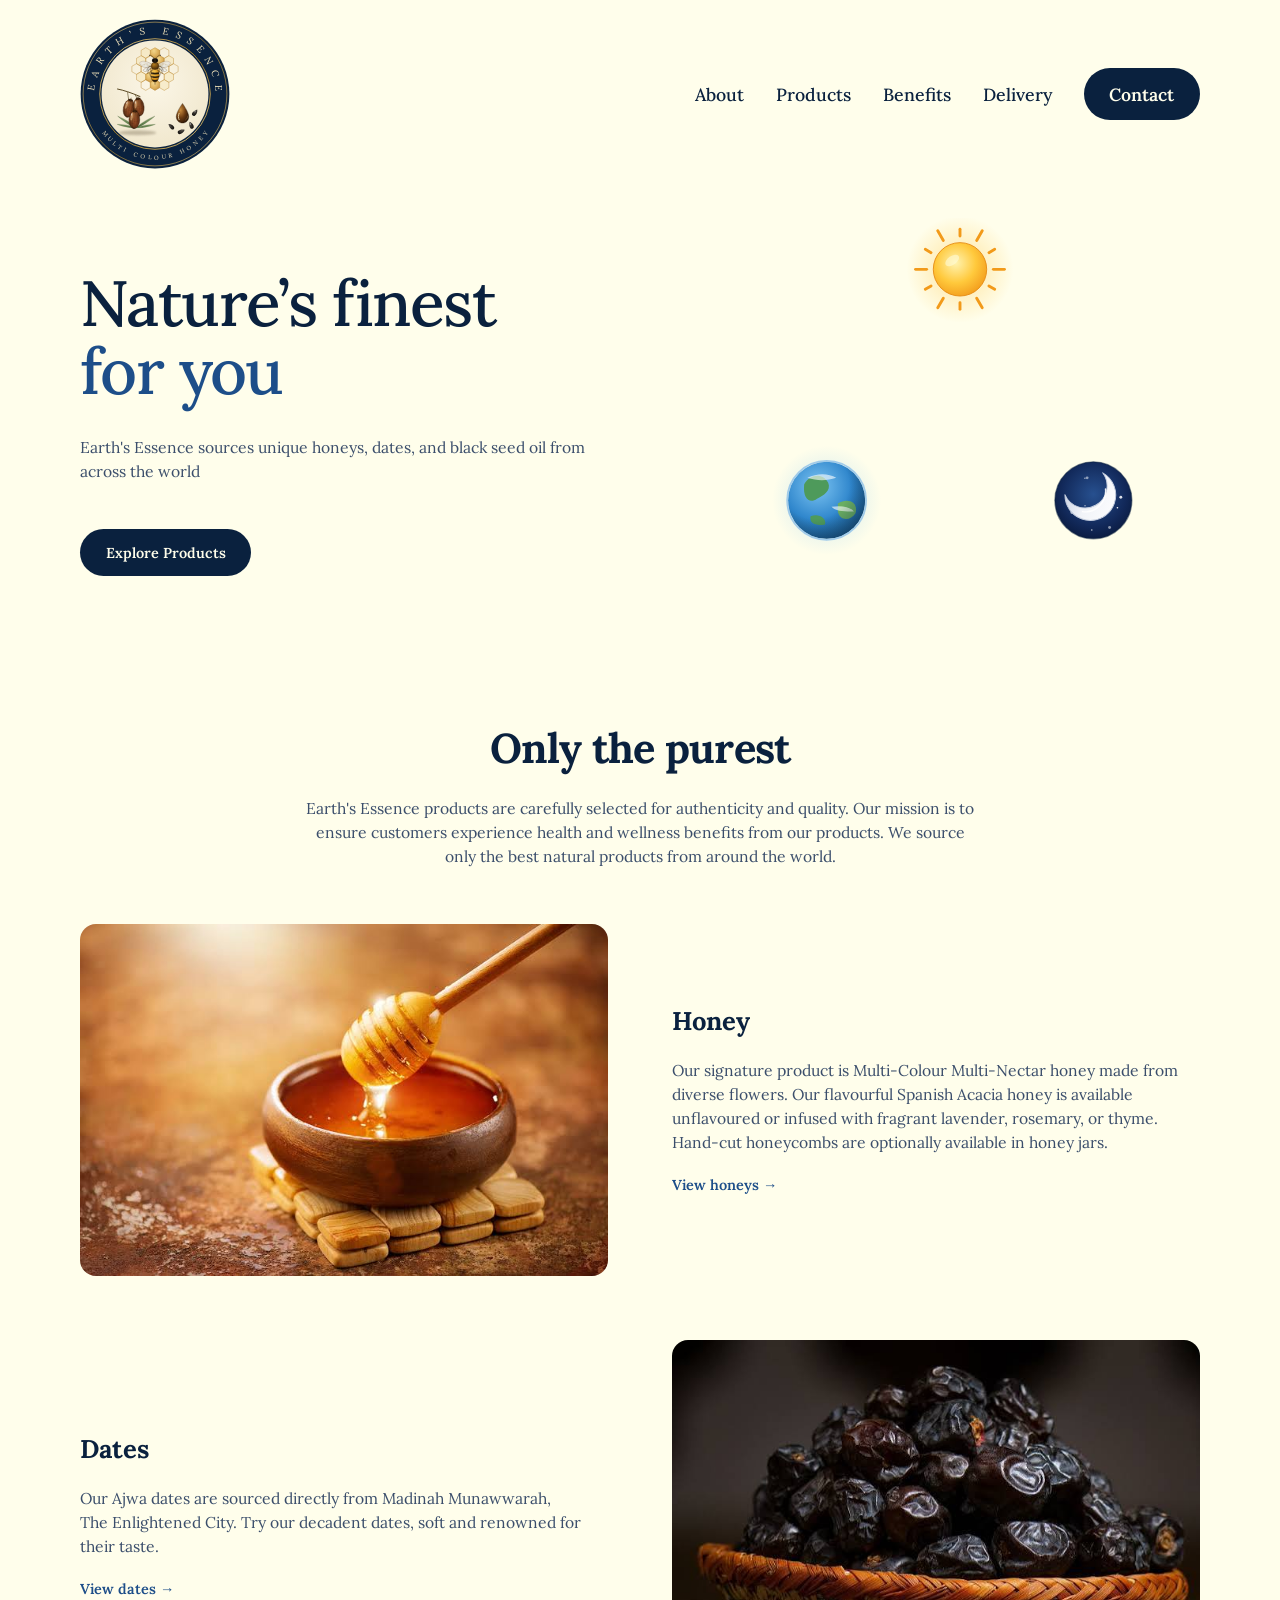
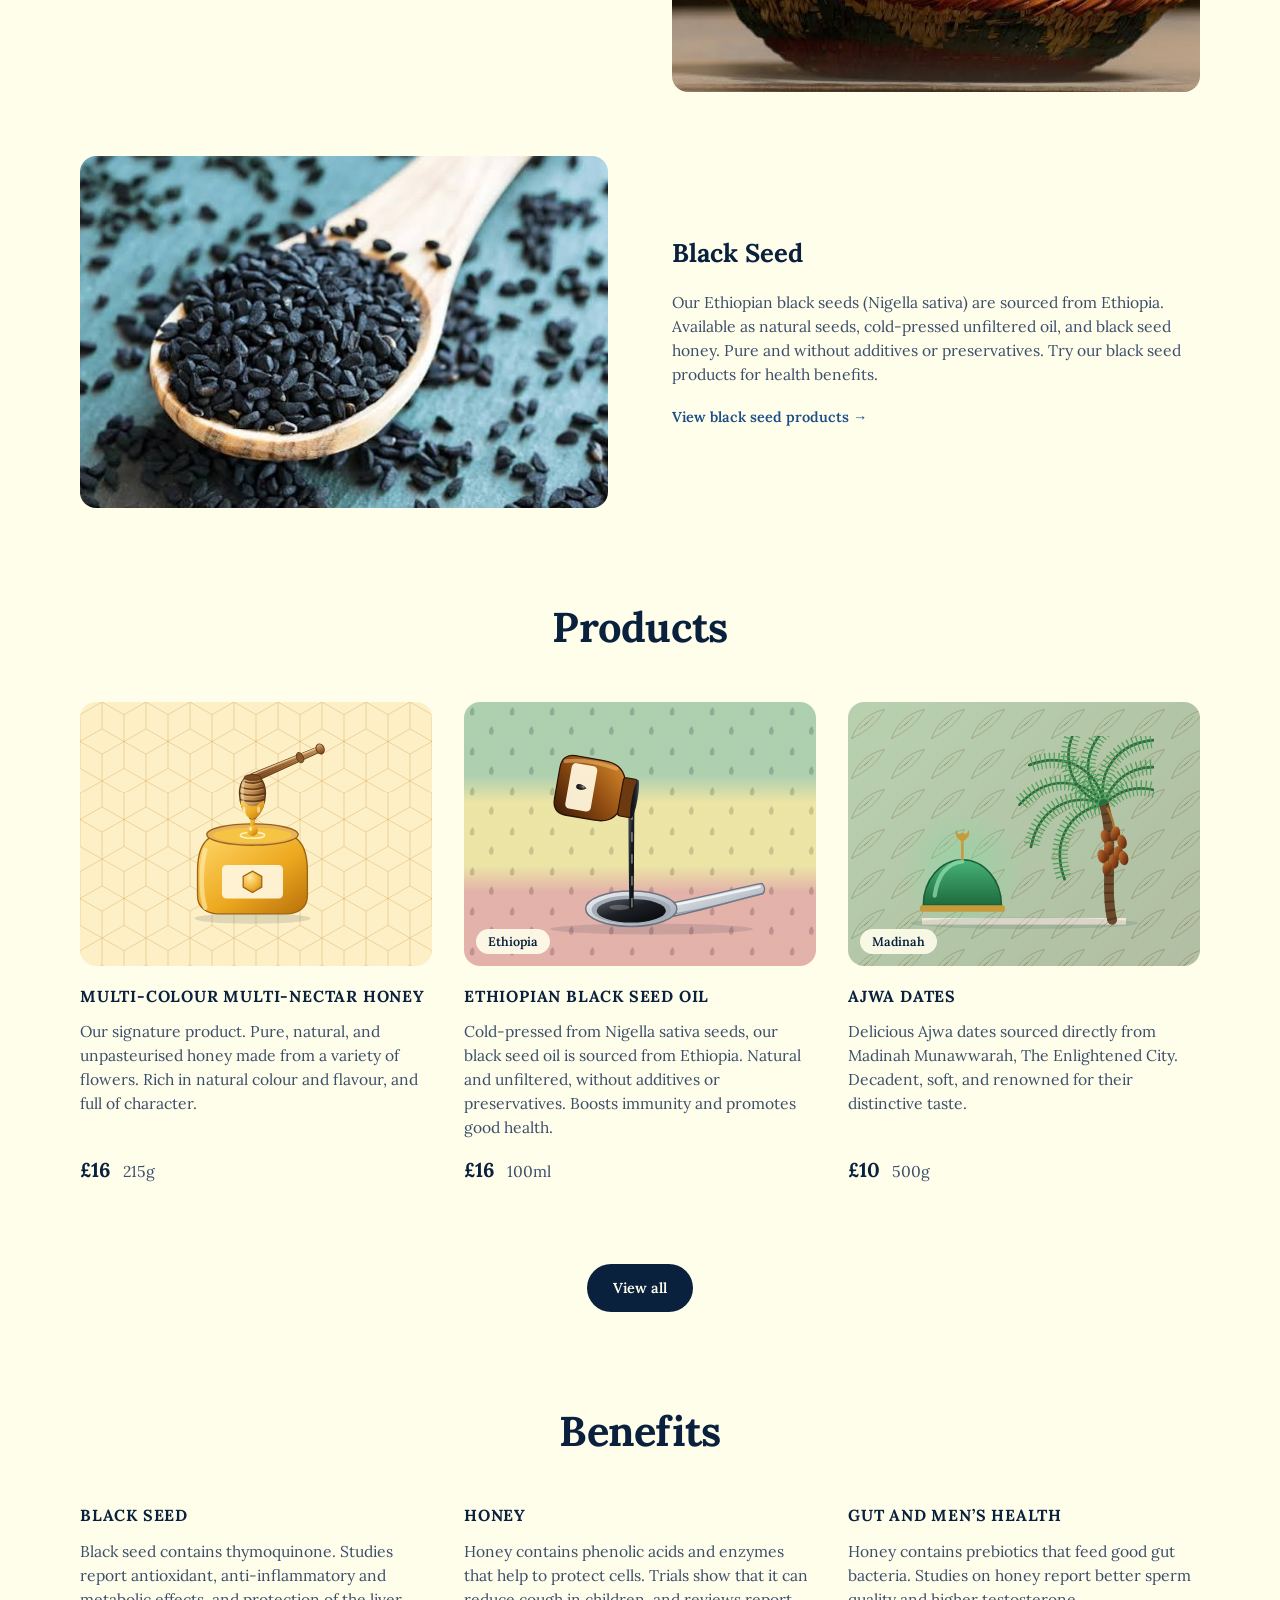
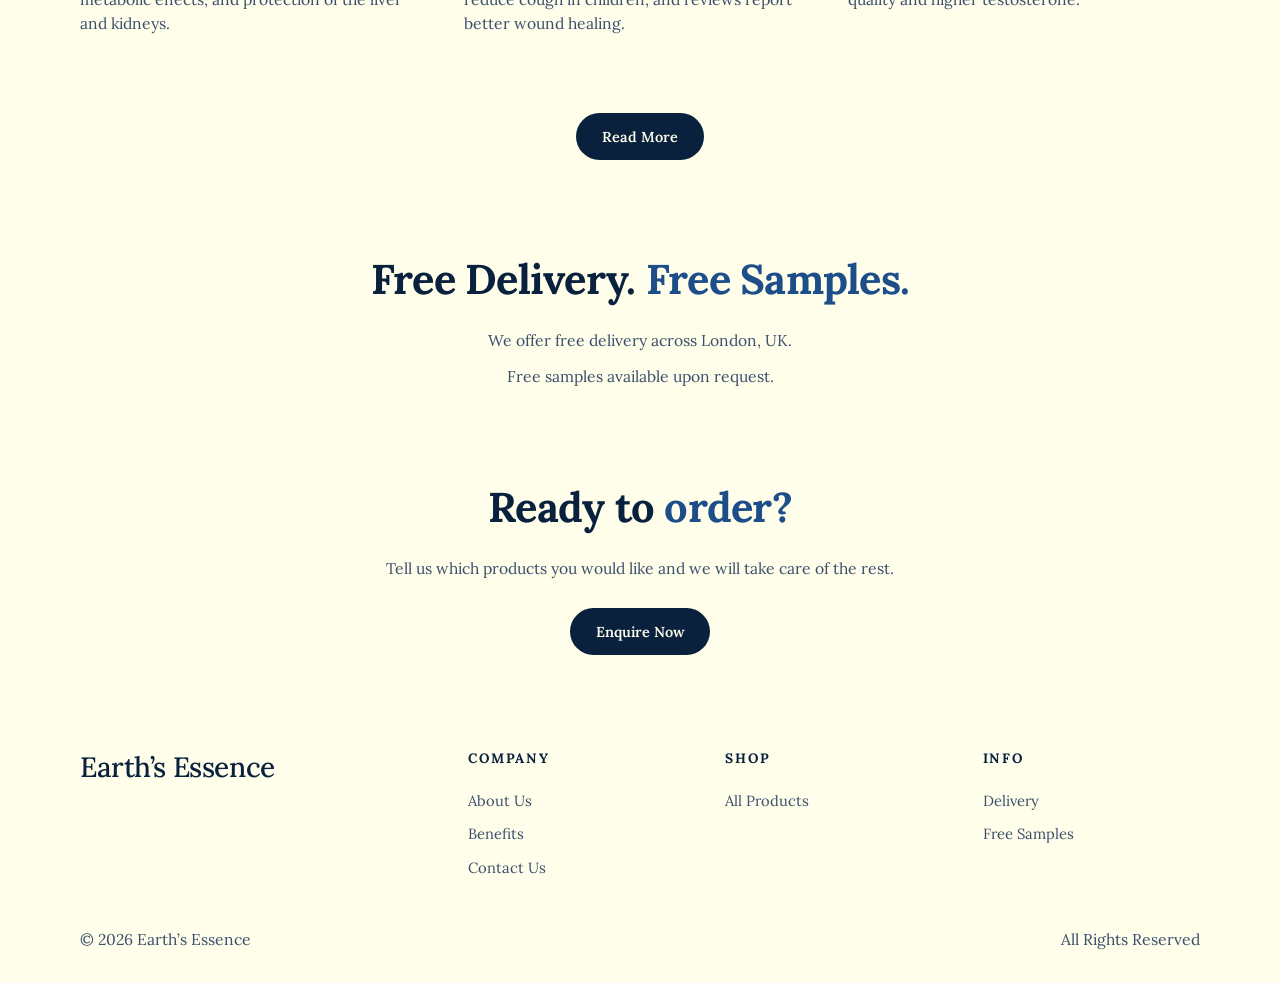
==== web1/index.html @ f800fcdb "Rename site folders to web1, web2, web3 Co-Authored-By: Claude Sonnet 5.5 <noreply@anthropic.com>" ====
<!DOCTYPE html>
<html lang="en">
<head>
<meta charset="UTF-8">
<meta name="viewport" content="width=device-width, initial-scale=1">
<title>Earth's Essence | Pure, Natural, Authentic</title>
<meta name="theme-color" content="#FFFEEB">
<link rel="icon" type="image/svg+xml" href="assets/favicon.svg">
<link rel="icon" type="image/png" sizes="32x32" href="assets/favicon-32.png">
<link rel="apple-touch-icon" href="assets/apple-touch-icon.png">
<meta name="description" content="Pure, natural and authentic honey, honeycomb, Ethiopian black seed, bee pollen and Ajwa dates, sourced from trusted origins around the world.">
<link rel="preconnect" href="https://fonts.googleapis.com">
<link rel="preconnect" href="https://fonts.gstatic.com" crossorigin>
<link href="https://fonts.googleapis.com/css2?family=Lora:wght@400;500;600;700&display=swap" rel="stylesheet">
<link rel="stylesheet" href="styles.css">
</head>
<body>

<svg width="0" height="0" style="position: absolute" aria-hidden="true">
<defs>
<radialGradient id="esDisc" cx="50%" cy="40%" r="70%">
<stop offset="0" stop-color="#FBF6E7"></stop>
<stop offset="1" stop-color="#EFE5C9"></stop>
</radialGradient>
<linearGradient id="esGold" x1="0" y1="0" x2="1" y2="1">
<stop offset="0" stop-color="#E9CF8C"></stop>
<stop offset="0.5" stop-color="#B58A2B"></stop>
<stop offset="1" stop-color="#E6C879"></stop>
</linearGradient>
<radialGradient id="esCell" cx="38%" cy="30%" r="80%">
<stop offset="0" stop-color="#F3CF72"></stop>
<stop offset="0.6" stop-color="#D49A30"></stop>
<stop offset="1" stop-color="#A56C16"></stop>
</radialGradient>
<linearGradient id="esDrip" x1="0" y1="0" x2="1" y2="0">
<stop offset="0" stop-color="#B97A1A"></stop>
<stop offset="0.4" stop-color="#F0C766"></stop>
<stop offset="1" stop-color="#A56C16"></stop>
</linearGradient>
<radialGradient id="esDate" cx="34%" cy="26%" r="85%">
<stop offset="0" stop-color="#A86A38"></stop>
<stop offset="0.5" stop-color="#6E3A1B"></stop>
<stop offset="1" stop-color="#3B1D0C"></stop>
</radialGradient>
<radialGradient id="esOil" cx="34%" cy="34%" r="80%">
<stop offset="0" stop-color="#C98B3C"></stop>
<stop offset="0.5" stop-color="#6B3A10"></stop>
<stop offset="1" stop-color="#1F1006"></stop>
</radialGradient>
<linearGradient id="esLeaf" x1="0" y1="1" x2="0" y2="0">
<stop offset="0" stop-color="#4B6B3A"></stop>
<stop offset="1" stop-color="#8CA871"></stop>
</linearGradient>
<radialGradient id="esPetal" cx="40%" cy="30%" r="80%">
<stop offset="0" stop-color="#FFFFFA"></stop>
<stop offset="1" stop-color="#EEF0DD"></stop>
</radialGradient>
<radialGradient id="esSeed" cx="35%" cy="30%" r="75%">
<stop offset="0" stop-color="#55504A"></stop>
<stop offset="1" stop-color="#0D0B09"></stop>
</radialGradient>
<radialGradient id="esBee" cx="40%" cy="30%" r="80%">
<stop offset="0" stop-color="#F7CB55"></stop>
<stop offset="0.6" stop-color="#D9921A"></stop>
<stop offset="1" stop-color="#8A560A"></stop>
</radialGradient>
<linearGradient id="esWing" x1="0" y1="0" x2="1" y2="1">
<stop offset="0" stop-color="#FFFFFF" stop-opacity="0.9"></stop>
<stop offset="1" stop-color="#DCE8EA" stop-opacity="0.65"></stop>
</linearGradient>
<clipPath id="esAbd2"><path d="M0 2 C-10 4 -12 18 -6 28 C-3 33 3 33 6 28 C12 18 10 4 0 2 Z"></path></clipPath>
<radialGradient id="esThorax" cx="40%" cy="30%" r="80%">
<stop offset="0" stop-color="#B8801F"></stop>
<stop offset="0.6" stop-color="#6B430C"></stop>
<stop offset="1" stop-color="#2E1D08"></stop>
</radialGradient>
<filter id="esBlur" x="-30%" y="-100%" width="160%" height="300%"><feGaussianBlur stdDeviation="2"></feGaussianBlur></filter>
<path id="esTop" d="M 29.32,153 A 96.5,96.5 0 1 1 210.68,153"></path>
<path id="esBottom" d="M 15.3,120 A 104.7,104.7 0 0 0 224.7,120"></path>
<path id="esSeedShape" d="M0 -6.5 C3 -3.5 4.2 1.5 2.4 5 C0.8 6.8 -2 6.6 -3.2 4.4 C-4.2 1.2 -2.6 -3.4 0 -6.5 Z"></path>
<path id="esLeaflet" d="M0 0 C-3.5 -12 -3 -32 0 -50 C3 -32 3.5 -12 0 0 Z"></path>
<polygon id="esHex" points="0,-13 11.26,-6.5 11.26,6.5 0,13 -11.26,6.5 -11.26,-6.5"></polygon>
<ellipse id="esPetalShape" cx="0" cy="-17" rx="7.5" ry="15.5"></ellipse>

<radialGradient id="esDateWarm" cx="55%" cy="60%" r="60%">
<stop offset="0" stop-color="#B8572B" stop-opacity="0.55"></stop>
<stop offset="1" stop-color="#B8572B" stop-opacity="0"></stop>
</radialGradient>
<g id="esDateShape">
<ellipse cx="0" cy="0" rx="8.6" ry="14.5" fill="url(#esDate)" stroke="#2E1507" stroke-width="0.6"></ellipse>
<ellipse cx="1.5" cy="3" rx="6.5" ry="10.5" fill="url(#esDateWarm)"></ellipse>
<g fill="none" stroke-linecap="round">
<path d="M-5 -9 C-6.5 -3 -6.5 4 -4.5 10 M-2 -12 C-3.5 -4 -3.5 5 -1.5 12 M1.5 -12 C0.5 -4 1 5 2.5 12 M5 -8 C5.5 -2 5 4 3.8 9" stroke="#1E0C04" stroke-width="0.5" opacity="0.4"></path>
<path d="M-4.3 -9 C-5.8 -3 -5.8 4 -3.8 10 M-1.3 -12 C-2.8 -4 -2.8 5 -0.8 12 M2.2 -12 C1.2 -4 1.7 5 3.2 12" stroke="#D9A06A" stroke-width="0.3" opacity="0.35"></path>
<path d="M-6 -2 C-4 -1 -2 -1.5 0 -1 M0 3 C2 3.8 4 3.5 6 2 M-5 6 C-3.5 6.6 -2 6.4 -0.8 6" stroke="#1E0C04" stroke-width="0.4" opacity="0.35"></path>
</g>
<ellipse cx="-4.4" cy="-4.5" rx="1.8" ry="6.2" transform="rotate(8 -4.4 -4.5)" fill="#F2C690" opacity="0.5"></ellipse>
<ellipse cx="-4.8" cy="-8" rx="0.8" ry="2" transform="rotate(8 -4.8 -8)" fill="#FFFFFF" opacity="0.6"></ellipse>
<ellipse cx="0" cy="-13.4" rx="3.5" ry="1.7" fill="#2B1608" stroke="#1A0C04" stroke-width="0.3"></ellipse>
<path d="M0 -13.4 L-3 -14.4 M0 -13.4 L3 -14.4 M0 -13.4 L-2.4 -12.2 M0 -13.4 L2.4 -12.2" stroke="#6A4420" stroke-width="0.35" stroke-linecap="round"></path>
<path d="M0 -14.8 L0.3 -16.8" stroke="#4A3A1A" stroke-width="0.9" stroke-linecap="round"></path>
<ellipse cx="0" cy="13.8" rx="1.3" ry="0.6" fill="#1E0C04" opacity="0.6"></ellipse>
</g>

<g id="esScene">
<ellipse cx="92" cy="182" rx="30" ry="4" fill="#4A3B22" opacity="0.28" filter="url(#esBlur)"></ellipse>

<g transform="translate(90 174)" stroke="#3E5430" stroke-width="0.5">
<use href="#esLeaflet" fill="url(#esLeaf)" transform="rotate(-80) scale(0.62)"></use>
<use href="#esLeaflet" fill="url(#esLeaf)" transform="rotate(-58) scale(0.7)"></use>
<use href="#esLeaflet" fill="url(#esLeaf)" transform="rotate(58) scale(0.7)"></use>
<use href="#esLeaflet" fill="url(#esLeaf)" transform="rotate(80) scale(0.62)"></use>
</g>

<g transform="translate(120 80) scale(0.9) translate(-120 -80)">
<g stroke="#B27A18" stroke-width="0.7" stroke-linejoin="round" opacity="0.95">
<polygon points="103.55,42.00 111.77,46.75 111.77,56.25 103.55,61.00 95.32,56.25 95.32,46.75" fill="#F6E6B4" fill-opacity="0.55"></polygon>
<polygon points="120.00,42.00 128.23,46.75 128.23,56.25 120.00,61.00 111.77,56.25 111.77,46.75" fill="url(#esCell)" fill-opacity="0.8"></polygon>
<polygon points="136.45,42.00 144.68,46.75 144.68,56.25 136.45,61.00 128.23,56.25 128.23,46.75" fill="none" fill-opacity="0.55"></polygon>
<polygon points="95.32,56.25 103.55,61.00 103.55,70.50 95.32,75.25 87.09,70.50 87.09,61.00" fill="#F6E6B4" fill-opacity="0.55"></polygon>
<polygon points="111.77,56.25 120.00,61.00 120.00,70.50 111.77,75.25 103.55,70.50 103.55,61.00" fill="none" fill-opacity="0.55"></polygon>
<polygon points="128.23,56.25 136.45,61.00 136.45,70.50 128.23,75.25 120.00,70.50 120.00,61.00" fill="url(#esCell)" fill-opacity="0.8"></polygon>
<polygon points="144.68,56.25 152.91,61.00 152.91,70.50 144.68,75.25 136.45,70.50 136.45,61.00" fill="#F6E6B4" fill-opacity="0.55"></polygon>
<polygon points="87.09,70.50 95.32,75.25 95.32,84.75 87.09,89.50 78.86,84.75 78.86,75.25" fill="none" fill-opacity="0.55"></polygon>
<polygon points="103.55,70.50 111.77,75.25 111.77,84.75 103.55,89.50 95.32,84.75 95.32,75.25" fill="none" fill-opacity="0.55"></polygon>
<polygon points="120.00,70.50 128.23,75.25 128.23,84.75 120.00,89.50 111.77,84.75 111.77,75.25" fill="url(#esCell)" fill-opacity="0.8"></polygon>
<polygon points="136.45,70.50 144.68,75.25 144.68,84.75 136.45,89.50 128.23,84.75 128.23,75.25" fill="none" fill-opacity="0.55"></polygon>
<polygon points="152.91,70.50 161.14,75.25 161.14,84.75 152.91,89.50 144.68,84.75 144.68,75.25" fill="none" fill-opacity="0.55"></polygon>
<polygon points="95.32,84.75 103.55,89.50 103.55,99.00 95.32,103.75 87.09,99.00 87.09,89.50" fill="#F6E6B4" fill-opacity="0.55"></polygon>
<polygon points="111.77,84.75 120.00,89.50 120.00,99.00 111.77,103.75 103.55,99.00 103.55,89.50" fill="url(#esCell)" fill-opacity="0.8"></polygon>
<polygon points="128.23,84.75 136.45,89.50 136.45,99.00 128.23,103.75 120.00,99.00 120.00,89.50" fill="none" fill-opacity="0.55"></polygon>
<polygon points="144.68,84.75 152.91,89.50 152.91,99.00 144.68,103.75 136.45,99.00 136.45,89.50" fill="#F6E6B4" fill-opacity="0.55"></polygon>
<polygon points="103.55,99.00 111.77,103.75 111.77,113.25 103.55,118.00 95.32,113.25 95.32,103.75" fill="none" fill-opacity="0.55"></polygon>
<polygon points="120.00,99.00 128.23,103.75 128.23,113.25 120.00,118.00 111.77,113.25 111.77,103.75" fill="url(#esCell)" fill-opacity="0.8"></polygon>
<polygon points="136.45,99.00 144.68,103.75 144.68,113.25 136.45,118.00 128.23,113.25 128.23,103.75" fill="#F6E6B4" fill-opacity="0.55"></polygon>
</g>
</g>
<g transform="translate(120 78) scale(0.72)">
<g id="esWingL" transform="translate(-6 -5) scale(0.7) translate(6 5)">
<path d="M-6 -8 C-18 -16 -34 -22 -44 -16 C-48 -12 -44 -4 -34 0 C-24 4 -12 0 -6 -4 Z" fill="url(#esWing)" stroke="#5A3410" stroke-width="0.7" stroke-linejoin="round"></path>
<path d="M-7 -7 C-20 -12 -34 -15 -43 -14 M-8 -5 C-20 -7 -34 -8 -45 -10 M-8 -3 C-18 -3 -30 -3 -38 -4" stroke="#8A5A1A" stroke-width="0.4" fill="none"></path>
<path d="M-22 -14 C-23 -9 -22 -5 -21 -3 M-32 -17 C-33 -12 -32 -7 -31 -4 M-39 -15 C-40 -11 -39 -8 -38 -5" stroke="#8A5A1A" stroke-width="0.3" fill="none"></path>
<path d="M-6 -3 C-16 -2 -28 2 -34 8 C-36 12 -32 15 -26 14 C-18 12 -9 5 -6 0 Z" fill="url(#esWing)" stroke="#5A3410" stroke-width="0.7" stroke-linejoin="round"></path>
<path d="M-8 -1 C-18 1 -28 5 -33 10 M-9 1 C-16 4 -23 8 -27 12" stroke="#8A5A1A" stroke-width="0.4" fill="none"></path>
</g>
<use href="#esWingL" transform="scale(-1 1)"></use>
<g stroke="#2A1D0B" stroke-width="0.9" stroke-linecap="round" stroke-linejoin="round" fill="none">
<path d="M-7 -4 L-14 -2 L-18 5 M-7 0 L-15 5 L-16 13 M-6 4 L-12 12 L-10 19"></path>
<path d="M7 -4 L14 -2 L18 5 M7 0 L15 5 L16 13 M6 4 L12 12 L10 19"></path>
</g>
<path d="M0 2 C-10 4 -12 18 -6 28 C-3 33 3 33 6 28 C12 18 10 4 0 2 Z" fill="url(#esBee)" stroke="#4E3308" stroke-width="0.8"></path>
<g clip-path="url(#esAbd2)" fill="#2A1D0B">
<path d="M-13 9 Q0 13.5 13 9 L13 12.5 Q0 17 -13 12.5 Z"></path>
<path d="M-13 17 Q0 21.5 13 17 L13 20.5 Q0 25 -13 20.5 Z"></path>
<path d="M-13 25 Q0 29.5 13 25 L13 36 L-13 36 Z"></path>
</g>
<path d="M-5 6 C-8 12 -8 18 -6 23" stroke="#FFE9A8" stroke-width="1" fill="none" stroke-linecap="round" opacity="0.5"></path>
<path d="M0 33 L0 36.5" stroke="#2A1D0B" stroke-width="1" stroke-linecap="round"></path>
<ellipse cx="0" cy="-4" rx="8.6" ry="8" fill="url(#esThorax)" stroke="#2A1608" stroke-width="0.6"></ellipse>
<path d="M-8 -8 L-10.5 -9 M-9 -4 L-11.8 -4 M-8 0 L-10.5 1 M8 -8 L10.5 -9 M9 -4 L11.8 -4 M8 0 L10.5 1 M-4 -11 L-4.6 -13 M4 -11 L4.6 -13 M-3 3 L-3.4 5 M3 3 L3.4 5" stroke="#C9902A" stroke-width="0.7" stroke-linecap="round" opacity="0.75"></path>
<path d="M0 -10 L0 2" stroke="#1E1206" stroke-width="0.5" opacity="0.5"></path>
<ellipse cx="0" cy="-16" rx="6" ry="5" fill="#241A10" stroke="#120C06" stroke-width="0.5"></ellipse>
<ellipse cx="-4.4" cy="-16.5" rx="2.3" ry="3.3" transform="rotate(-8 -4.4 -16.5)" fill="#0F0B07"></ellipse>
<ellipse cx="4.4" cy="-16.5" rx="2.3" ry="3.3" transform="rotate(8 4.4 -16.5)" fill="#0F0B07"></ellipse>
<ellipse cx="-5" cy="-18" rx="0.7" ry="1.1" fill="#fff" opacity="0.65"></ellipse>
<ellipse cx="5" cy="-18" rx="0.7" ry="1.1" fill="#fff" opacity="0.65"></ellipse>
<path d="M-1.6 -11.6 L0 -9.8 L1.6 -11.6" stroke="#120C06" stroke-width="0.8" fill="none" stroke-linecap="round"></path>
<g stroke="#241A10" stroke-width="0.8" fill="none" stroke-linecap="round">
<path d="M-2.4 -20 C-4 -25 -8 -28 -12 -28"></path>
<path d="M2.4 -20 C4 -25 8 -28 12 -28"></path>
</g>
<circle cx="-12.4" cy="-28" r="1.1" fill="#241A10"></circle>
<circle cx="12.4" cy="-28" r="1.1" fill="#241A10"></circle>
</g>

<g transform="translate(0 12)">
<path d="M60 100 C70 102 82 106 96 112" stroke="#5B4A24" stroke-width="1.6" fill="none" stroke-linecap="round"></path>
<path d="M76 105 L78 118 M88 109 L92 116" stroke="#5B4A24" stroke-width="1" fill="none"></path>
<use href="#esDateShape" transform="translate(78 131) rotate(12)"></use>
<use href="#esDateShape" transform="translate(94 129) rotate(-5)"></use>
<use href="#esDateShape" transform="translate(87 149) rotate(3)"></use>
</g>
<g>
<use href="#esSeedShape" fill="url(#esSeed)" transform="translate(184 150) rotate(35) scale(0.95)"></use>
<use href="#esSeedShape" fill="url(#esSeed)" transform="translate(178 170) rotate(-25) scale(0.95)"></use>
<use href="#esSeedShape" fill="url(#esSeed)" transform="translate(162 180) rotate(62) scale(0.95)"></use>
<use href="#esSeedShape" fill="url(#esSeed)" transform="translate(146 172) rotate(-48) scale(0.9)"></use>
<ellipse cx="184" cy="148" rx="0.8" ry="1.6" fill="#fff" opacity="0.5"></ellipse>
<ellipse cx="177" cy="168" rx="0.8" ry="1.6" fill="#fff" opacity="0.5"></ellipse>
</g>

<g transform="translate(-14 55)">
<path d="M178 80 C178 80 168 94 168 101 C168 107.5 172.5 111.5 178 111.5 C183.5 111.5 188 107.5 188 101 C188 94 178 80 178 80 Z" fill="url(#esOil)" stroke="#1F1006" stroke-width="0.5"></path>
<path d="M172.5 96 C171 99.5 171 103 172.5 106" stroke="#F7E3B8" stroke-width="1.6" stroke-linecap="round" fill="none" opacity="0.8"></path>
<path d="M183 106.5 C185 105 186 103 186.5 100.5" stroke="#D9A862" stroke-width="1" stroke-linecap="round" fill="none" opacity="0.5"></path>
</g>
</g>

<symbol id="esBadge" viewBox="0 0 240 240">
<circle cx="120" cy="120" r="119" fill="currentColor"></circle>
<circle cx="120" cy="120" r="115" fill="none" stroke="url(#esGold)" stroke-width="1"></circle>
<circle cx="120" cy="120" r="88.5" fill="none" stroke="url(#esGold)" stroke-width="1.4"></circle>
<circle cx="120" cy="120" r="85.5" fill="url(#esDisc)"></circle>
<text style="font-family: 'Lora', serif; font-weight: 400; font-size: 15.5px; letter-spacing: 11.25px" fill="#F2E4BB" text-anchor="middle"><textPath href="#esTop" startOffset="51.5%">EARTH’S ESSENCE</textPath></text>
<text style="font-family: 'Lora', serif; font-weight: 400; font-size: 9.5px; letter-spacing: 5px" fill="#F2E4BB" text-anchor="middle"><textPath href="#esBottom" startOffset="50.8%">MULTI COLOUR HONEY</textPath></text>
<use href="#esScene"></use>
</symbol>

<symbol id="esCore" viewBox="0 0 240 240">
<circle cx="120" cy="120" r="119" fill="currentColor"></circle>
<circle cx="120" cy="120" r="109" fill="none" stroke="url(#esGold)" stroke-width="2"></circle>
<circle cx="120" cy="120" r="105" fill="url(#esDisc)"></circle>
<g transform="translate(120 122) scale(1.24) translate(-120 -122)"><use href="#esScene"></use></g>
</symbol>
</defs>
</svg>

<header class="site-header" id="top">
  <div class="container nav-bar">
    <a href="#top" class="brand brand-stack" aria-label="Earth's Essence home">
      <svg class="logo-nav" viewBox="0 0 240 240" role="img" aria-label="Earth's Essence logo"><use href="#esBadge"></use></svg>
    </a>
    <a href="#top" class="nav-title">Earth’s Essence</a>
    <nav class="nav-desktop" aria-label="Primary">
      <a href="#about">About</a>
      <a href="products.html">Products</a>
      <a href="benefits.html">Benefits</a>
      <a href="#delivery">Delivery</a>
      <a href="#contact" class="btn">Contact</a>
    </nav>
    <button class="burger" id="burger" aria-label="Open menu" aria-expanded="false" aria-controls="overlay">
      <span></span><span></span><span></span>
    </button>
  </div>
</header>

<div class="overlay" id="overlay" aria-hidden="true">
  <nav aria-label="Mobile">
    <a href="#about">About</a>
    <a href="products.html">Products</a>
    <a href="benefits.html">Benefits</a>
    <a href="#delivery">Delivery</a>
    <a href="#contact">Contact</a>
  </nav>
</div>

<main>
  <section class="hero">
    <div class="container hero-grid">
      <div class="hero-image" role="img" aria-label="Animation: the sun, a crescent moon and the Earth circle around a triangle's corners while dates, honey and black seed appear in turn at its centre"><svg class="hero-anim" viewBox="0 0 720 480" preserveAspectRatio="xMidYMid meet" aria-hidden="true">
<defs>
<radialGradient id="tsSun" cx="42%" cy="38%" r="68%"><stop offset="0" stop-color="#FFF3B0"></stop><stop offset="0.55" stop-color="#FFC93C"></stop><stop offset="1" stop-color="#F29A1A"></stop></radialGradient>
<radialGradient id="tsSunGlow" cx="50%" cy="50%" r="50%"><stop offset="0" stop-color="#FFC94A" stop-opacity=".5"></stop><stop offset="1" stop-color="#FFC94A" stop-opacity="0"></stop></radialGradient>
<linearGradient id="tsMoon" x1="0" y1="0" x2="1" y2="1"><stop offset="0" stop-color="#FFFFFF"></stop><stop offset="0.6" stop-color="#F1F3F8"></stop><stop offset="1" stop-color="#CBD3E3"></stop></linearGradient>
<radialGradient id="tsNightSky" cx="50%" cy="42%" r="70%"><stop offset="0" stop-color="#27508F"></stop><stop offset="0.6" stop-color="#12295A"></stop><stop offset="1" stop-color="#061331"></stop></radialGradient>
<radialGradient id="tsOcean" cx="38%" cy="32%" r="80%"><stop offset="0" stop-color="#7CC4F2"></stop><stop offset="0.55" stop-color="#2F86CC"></stop><stop offset="1" stop-color="#14507A"></stop></radialGradient>
<radialGradient id="tsEarthGlow" cx="50%" cy="50%" r="50%"><stop offset="0" stop-color="#7CC4F2" stop-opacity=".4"></stop><stop offset="1" stop-color="#7CC4F2" stop-opacity="0"></stop></radialGradient>
<radialGradient id="tsShade" cx="35%" cy="30%" r="80%"><stop offset="0.55" stop-color="#0A213E" stop-opacity="0"></stop><stop offset="1" stop-color="#0A213E" stop-opacity=".45"></stop></radialGradient>
<clipPath id="tsBall"><circle r="24"></circle></clipPath>
<linearGradient id="tsDate" x1="0" y1="0" x2="1" y2="1"><stop offset="0" stop-color="#C9803A"></stop><stop offset="0.55" stop-color="#8A431A"></stop><stop offset="1" stop-color="#4A1E08"></stop></linearGradient>
<radialGradient id="tsWax" cx="36%" cy="28%" r="85%"><stop offset="0" stop-color="#FFE9A0"></stop><stop offset="0.6" stop-color="#F2B233"></stop><stop offset="1" stop-color="#C7811A"></stop></radialGradient>
<radialGradient id="tsHoney" cx="35%" cy="30%" r="80%"><stop offset="0" stop-color="#FFE48A"></stop><stop offset="0.6" stop-color="#EDA920"></stop><stop offset="1" stop-color="#B8700A"></stop></radialGradient>
</defs>


<g class="ts-slot ts-s1" transform="translate(360 240) scale(1.25)"><g class="ts-p ts-p1"><path d="M0 -8 C-10 -22 -26 -26 -36 -20 C-26 -14 -12 -12 0 -8 Z" fill="#4E9A5B" opacity=".9"></path><path d="M0 -8 C10 -22 26 -26 36 -20 C26 -14 12 -12 0 -8 Z" fill="#3F8A4C" opacity=".9"></path><ellipse cx="-15" cy="3" rx="9.5" ry="16" transform="rotate(-28 -15 3)" fill="url(#tsDate)" stroke="#2E1507" stroke-width=".6"></ellipse><ellipse cx="-18" cy="-1" rx="2" ry="8" transform="rotate(-28 -18 -1)" fill="#F0C58A" opacity=".55"></ellipse><path d="M-20 -3 C-18 7 -18 12 -17 16" stroke="#2A1105" stroke-width=".6" fill="none" opacity=".35" stroke-linecap="round"></path><ellipse cx="-18.1" cy="-12" rx="3.6" ry="1.8" fill="#2B1608"></ellipse><ellipse cx="0" cy="-2" rx="9.5" ry="16" transform="rotate(0 0 -2)" fill="url(#tsDate)" stroke="#2E1507" stroke-width=".6"></ellipse><ellipse cx="-3" cy="-6" rx="2" ry="8" transform="rotate(0 -3 -6)" fill="#F0C58A" opacity=".55"></ellipse><path d="M-5 -8 C-3 2 -3 7 -2 11" stroke="#2A1105" stroke-width=".6" fill="none" opacity=".35" stroke-linecap="round"></path><ellipse cx="0.0" cy="-17" rx="3.6" ry="1.8" fill="#2B1608"></ellipse><ellipse cx="15" cy="3" rx="9.5" ry="16" transform="rotate(28 15 3)" fill="url(#tsDate)" stroke="#2E1507" stroke-width=".6"></ellipse><ellipse cx="12" cy="-1" rx="2" ry="8" transform="rotate(28 12 -1)" fill="#F0C58A" opacity=".55"></ellipse><path d="M10 -3 C12 7 12 12 13 16" stroke="#2A1105" stroke-width=".6" fill="none" opacity=".35" stroke-linecap="round"></path><ellipse cx="18.1" cy="-12" rx="3.6" ry="1.8" fill="#2B1608"></ellipse></g></g>
<g class="ts-slot ts-s2" transform="translate(360 240) scale(1.25)"><g class="ts-p ts-p2"><polygon points="-19.1,-26.9 -10.0,-21.7 -10.0,-11.3 -19.1,-6.1 -28.1,-11.3 -28.1,-21.7" fill="url(#tsWax)" stroke="#8A560C" stroke-width=".8" stroke-linejoin="round"></polygon><ellipse cx="-22.7" cy="-20.5" rx="3" ry="1.5" transform="rotate(-30 -22.7 -20.5)" fill="#FFF3C4" opacity=".6"></ellipse><polygon points="0.0,-26.9 9.0,-21.7 9.0,-11.3 0.0,-6.1 -9.0,-11.3 -9.0,-21.7" fill="url(#tsWax)" stroke="#8A560C" stroke-width=".8" stroke-linejoin="round"></polygon><ellipse cx="-3.6" cy="-20.5" rx="3" ry="1.5" transform="rotate(-30 -3.6 -20.5)" fill="#FFF3C4" opacity=".6"></ellipse><polygon points="19.1,-26.9 28.1,-21.7 28.1,-11.3 19.1,-6.1 10.0,-11.3 10.0,-21.7" fill="url(#tsWax)" stroke="#8A560C" stroke-width=".8" stroke-linejoin="round"></polygon><ellipse cx="15.5" cy="-20.5" rx="3" ry="1.5" transform="rotate(-30 15.5 -20.5)" fill="#FFF3C4" opacity=".6"></ellipse><polygon points="-9.5,-10.4 -0.5,-5.2 -0.5,5.2 -9.5,10.4 -18.5,5.2 -18.5,-5.2" fill="url(#tsWax)" stroke="#8A560C" stroke-width=".8" stroke-linejoin="round"></polygon><ellipse cx="-13.1" cy="-4.0" rx="3" ry="1.5" transform="rotate(-30 -13.1 -4.0)" fill="#FFF3C4" opacity=".6"></ellipse><polygon points="9.5,-10.4 18.5,-5.2 18.5,5.2 9.5,10.4 0.5,5.2 0.5,-5.2" fill="url(#tsWax)" stroke="#8A560C" stroke-width=".8" stroke-linejoin="round"></polygon><ellipse cx="5.9" cy="-4.0" rx="3" ry="1.5" transform="rotate(-30 5.9 -4.0)" fill="#FFF3C4" opacity=".6"></ellipse><polygon points="0.0,6.1 9.0,11.3 9.0,21.7 0.0,26.9 -9.0,21.7 -9.0,11.3" fill="url(#tsWax)" stroke="#8A560C" stroke-width=".8" stroke-linejoin="round"></polygon><ellipse cx="-3.6" cy="12.5" rx="3" ry="1.5" transform="rotate(-30 -3.6 12.5)" fill="#FFF3C4" opacity=".6"></ellipse></g></g>
<g class="ts-slot ts-s3" transform="translate(360 240) scale(1.25)"><g class="ts-p ts-p3"><g transform="translate(-12.7 -19.5) rotate(41) scale(1.5)"><path d="M0 -4.6 C2.2 -2.4 3 1 1.7 3.6 C.6 5 -1.5 4.8 -2.3 3.2 C-3 .8 -1.8 -2.4 0 -4.6 Z" fill="#0B0A09"></path><ellipse cx="-.6" cy="-1.4" rx=".6" ry="1.3" fill="#8A8782"></ellipse></g><g transform="translate(-20.8 -9.3) rotate(286) scale(1.5)"><path d="M0 -4.6 C2.2 -2.4 3 1 1.7 3.6 C.6 5 -1.5 4.8 -2.3 3.2 C-3 .8 -1.8 -2.4 0 -4.6 Z" fill="#0B0A09"></path><ellipse cx="-.6" cy="-1.4" rx=".6" ry="1.3" fill="#8A8782"></ellipse></g><g transform="translate(12.7 -15.5) rotate(186) scale(1.5)"><path d="M0 -4.6 C2.2 -2.4 3 1 1.7 3.6 C.6 5 -1.5 4.8 -2.3 3.2 C-3 .8 -1.8 -2.4 0 -4.6 Z" fill="#0B0A09"></path><ellipse cx="-.6" cy="-1.4" rx=".6" ry="1.3" fill="#8A8782"></ellipse></g><g transform="translate(1.8 -13.6) rotate(355) scale(1.5)"><path d="M0 -4.6 C2.2 -2.4 3 1 1.7 3.6 C.6 5 -1.5 4.8 -2.3 3.2 C-3 .8 -1.8 -2.4 0 -4.6 Z" fill="#0B0A09"></path><ellipse cx="-.6" cy="-1.4" rx=".6" ry="1.3" fill="#8A8782"></ellipse></g><g transform="translate(15.8 4.4) rotate(1) scale(1.5)"><path d="M0 -4.6 C2.2 -2.4 3 1 1.7 3.6 C.6 5 -1.5 4.8 -2.3 3.2 C-3 .8 -1.8 -2.4 0 -4.6 Z" fill="#0B0A09"></path><ellipse cx="-.6" cy="-1.4" rx=".6" ry="1.3" fill="#8A8782"></ellipse></g><g transform="translate(-9.1 -1.7) rotate(282) scale(1.5)"><path d="M0 -4.6 C2.2 -2.4 3 1 1.7 3.6 C.6 5 -1.5 4.8 -2.3 3.2 C-3 .8 -1.8 -2.4 0 -4.6 Z" fill="#0B0A09"></path><ellipse cx="-.6" cy="-1.4" rx=".6" ry="1.3" fill="#8A8782"></ellipse></g><g transform="translate(5.1 -0.2) rotate(79) scale(1.5)"><path d="M0 -4.6 C2.2 -2.4 3 1 1.7 3.6 C.6 5 -1.5 4.8 -2.3 3.2 C-3 .8 -1.8 -2.4 0 -4.6 Z" fill="#0B0A09"></path><ellipse cx="-.6" cy="-1.4" rx=".6" ry="1.3" fill="#8A8782"></ellipse></g><g transform="translate(-21.9 0.7) rotate(257) scale(1.5)"><path d="M0 -4.6 C2.2 -2.4 3 1 1.7 3.6 C.6 5 -1.5 4.8 -2.3 3.2 C-3 .8 -1.8 -2.4 0 -4.6 Z" fill="#0B0A09"></path><ellipse cx="-.6" cy="-1.4" rx=".6" ry="1.3" fill="#8A8782"></ellipse></g><g transform="translate(-4.3 9.1) rotate(210) scale(1.5)"><path d="M0 -4.6 C2.2 -2.4 3 1 1.7 3.6 C.6 5 -1.5 4.8 -2.3 3.2 C-3 .8 -1.8 -2.4 0 -4.6 Z" fill="#0B0A09"></path><ellipse cx="-.6" cy="-1.4" rx=".6" ry="1.3" fill="#8A8782"></ellipse></g><g transform="translate(23.1 -8.6) rotate(78) scale(1.5)"><path d="M0 -4.6 C2.2 -2.4 3 1 1.7 3.6 C.6 5 -1.5 4.8 -2.3 3.2 C-3 .8 -1.8 -2.4 0 -4.6 Z" fill="#0B0A09"></path><ellipse cx="-.6" cy="-1.4" rx=".6" ry="1.3" fill="#8A8782"></ellipse></g><g transform="translate(-13.9 6.7) rotate(110) scale(1.5)"><path d="M0 -4.6 C2.2 -2.4 3 1 1.7 3.6 C.6 5 -1.5 4.8 -2.3 3.2 C-3 .8 -1.8 -2.4 0 -4.6 Z" fill="#0B0A09"></path><ellipse cx="-.6" cy="-1.4" rx=".6" ry="1.3" fill="#8A8782"></ellipse></g><g transform="translate(12.8 -5.2) rotate(152) scale(1.5)"><path d="M0 -4.6 C2.2 -2.4 3 1 1.7 3.6 C.6 5 -1.5 4.8 -2.3 3.2 C-3 .8 -1.8 -2.4 0 -4.6 Z" fill="#0B0A09"></path><ellipse cx="-.6" cy="-1.4" rx=".6" ry="1.3" fill="#8A8782"></ellipse></g><g transform="translate(7.4 9.4) rotate(247) scale(1.5)"><path d="M0 -4.6 C2.2 -2.4 3 1 1.7 3.6 C.6 5 -1.5 4.8 -2.3 3.2 C-3 .8 -1.8 -2.4 0 -4.6 Z" fill="#0B0A09"></path><ellipse cx="-.6" cy="-1.4" rx=".6" ry="1.3" fill="#8A8782"></ellipse></g></g></g>

<g class="ts-orbit">
<g transform="translate(360 60)"><g class="ts-up"><g transform="scale(1.3)"><circle r="48" fill="url(#tsSunGlow)"></circle><g class="ts-rays" stroke="#F29A1A" stroke-width="2.6" stroke-linecap="round"><path d="M30.0 0.0 L40.0 0.0"></path><path d="M26.0 15.0 L31.2 18.0"></path><path d="M15.0 26.0 L20.0 34.6"></path><path d="M0.0 30.0 L0.0 36.0"></path><path d="M-15.0 26.0 L-20.0 34.6"></path><path d="M-26.0 15.0 L-31.2 18.0"></path><path d="M-30.0 0.0 L-40.0 0.0"></path><path d="M-26.0 -15.0 L-31.2 -18.0"></path><path d="M-15.0 -26.0 L-20.0 -34.6"></path><path d="M-0.0 -30.0 L-0.0 -36.0"></path><path d="M15.0 -26.0 L20.0 -34.6"></path><path d="M26.0 -15.0 L31.2 -18.0"></path></g><circle r="24" fill="url(#tsSun)" stroke="#E58A10" stroke-width=".8"></circle><ellipse cx="-7" cy="-8" rx="7" ry="4" transform="rotate(-35 -7 -8)" fill="#FFFBD8" opacity=".6"></ellipse></g></g></g>
<g transform="translate(515.9 330)"><g class="ts-up"><g transform="scale(1.875)"><circle r="24" fill="url(#tsNightSky)"></circle><circle cx="-13.4" cy="7.6" r="0.9" fill="#FFFFFF" opacity="0.64"></circle><circle cx="-1.0" cy="18.5" r="0.5" fill="#FFFFFF" opacity="0.75"></circle><circle cx="-5.2" cy="3.4" r="0.5" fill="#FFFFFF" opacity="0.57"></circle><circle cx="10.1" cy="16.9" r="0.9" fill="#FFFFFF" opacity="0.52"></circle><circle cx="15.0" cy="4.6" r="0.5" fill="#FFFFFF" opacity="0.98"></circle><circle cx="1.6" cy="7.8" r="0.9" fill="#FFFFFF" opacity="0.98"></circle><circle cx="-5.3" cy="-13.8" r="0.5" fill="#FFFFFF" opacity="0.56"></circle><circle cx="17.1" cy="-1.9" r="0.9" fill="#FFFFFF" opacity="0.86"></circle><circle cx="-3.9" cy="-14.0" r="0.9" fill="#FFFFFF" opacity="0.52"></circle><circle r="24" fill="none" stroke="#0A213E" stroke-width=".8" opacity=".5"></circle></g></g><g transform="rotate(150) scale(1.875)"><g transform="translate(0 3.8) scale(.72)"><path d="M-18.86 11.33 A22 22 0 1 1 18.86 11.33 A19 19 0 1 0 -18.86 11.33 Z" fill="url(#tsMoon)" stroke="#C3CCDD" stroke-width=".8" stroke-linejoin="round"></path><path d="M-14 -2 C-9 -13 5 -16 13 -9" fill="none" stroke="#FFFFFF" stroke-width="1.2" stroke-linecap="round" opacity=".9"></path></g></g></g>
<g transform="translate(204.1 330)"><g class="ts-up"><g transform="scale(1.875)"><circle r="34" fill="url(#tsEarthGlow)"></circle><circle r="24" fill="url(#tsOcean)"></circle><g clip-path="url(#tsBall)"><g class="ts-spin"><g transform="translate(0 0)"><path d="M-14 -10 C-10 -17 -2 -17 1 -11 C3 -6 -2 -3 -6 -1 C-10 2 -15 0 -14 -10 Z" fill="#4E9A5B"></path><path d="M7 2 C13 -2 20 1 18 8 C15 13 8 13 7 7 Z" fill="#6AAE62"></path><path d="M-10 10 C-5 8 0 11 -1 15 C-6 16 -11 15 -10 10 Z" fill="#4E9A5B"></path><path d="M-12 -14 C-6 -17 1 -17 6 -14 C0 -12 -6 -12 -12 -14 Z M3 4 C9 3 15 4 17 7 C11 7 6 7 3 4 Z" fill="#FFFFFF" opacity=".6"></path></g><g transform="translate(48 0)"><path d="M-14 -10 C-10 -17 -2 -17 1 -11 C3 -6 -2 -3 -6 -1 C-10 2 -15 0 -14 -10 Z" fill="#4E9A5B"></path><path d="M7 2 C13 -2 20 1 18 8 C15 13 8 13 7 7 Z" fill="#6AAE62"></path><path d="M-10 10 C-5 8 0 11 -1 15 C-6 16 -11 15 -10 10 Z" fill="#4E9A5B"></path><path d="M-12 -14 C-6 -17 1 -17 6 -14 C0 -12 -6 -12 -12 -14 Z M3 4 C9 3 15 4 17 7 C11 7 6 7 3 4 Z" fill="#FFFFFF" opacity=".6"></path></g></g><circle r="24" fill="url(#tsShade)"></circle></g><circle r="24.6" fill="none" stroke="#7FB8E8" stroke-width="1.1" opacity=".7"></circle></g></g></g>
</g>
</svg></div>
      <div class="hero-copy">
        <h1>Nature’s finest<br><em>for you</em></h1>
        <p class="lead">Earth's Essence sources unique honeys, dates, and black seed oil from across the world</p>
        <a href="products.html" class="btn">Explore Products</a>
      </div>
    </div>
  </section>

  <section id="about" class="section">
    <div class="container narrow center">
      <h2>Only the purest</h2>
      <p>Earth's Essence products are carefully selected for authenticity and quality. Our mission is to ensure customers experience health and wellness benefits from our products. We source only the best natural products from around the world.</p>
    </div>
    <div class="container about-list">
      <article class="feature">
        <div class="feature-image"><img src="assets/honey.jpg" alt="Honey dripping from a wooden dipper into a wooden bowl" width="678" height="452" loading="lazy" decoding="async"></div>
        <div class="feature-copy">
          <h3>Honey</h3>
          <p>Our signature product is Multi-Colour Multi-Nectar honey made from diverse flowers. Our flavourful Spanish Acacia honey is available unflavoured or infused with fragrant lavender, rosemary, or thyme. Hand-cut honeycombs are optionally available in honey jars.</p>
          <a href="products.html?filter=honey">View honeys →</a>
        </div>
      </article>
      <article class="feature">
        <div class="feature-image"><img src="assets/dates.jpg" alt="A woven basket piled with dark Ajwa dates" width="686" height="446" loading="lazy" decoding="async"></div>
        <div class="feature-copy">
          <h3>Dates</h3>
          <p>Our Ajwa dates are sourced directly from Madinah Munawwarah, The Enlightened City. Try our decadent dates, soft and renowned for their taste.</p>
          <a href="products.html?filter=dates">View dates →</a>
        </div>
      </article>
      <article class="feature">
        <div class="feature-image"><img src="assets/black-seed.jpg" alt="A wooden spoon heaped with black seeds, scattered across a slate surface" width="738" height="414" loading="lazy" decoding="async"></div>
        <div class="feature-copy">
          <h3>Black Seed</h3>
          <p>Our Ethiopian black seeds (Nigella sativa) are sourced from Ethiopia. Available as natural seeds, cold-pressed unfiltered oil, and black seed honey. Pure and without additives or preservatives. Try our black seed products for health benefits.</p>
          <a href="products.html?filter=blackseed">View black seed products →</a>
        </div>
      </article>
    </div>
  </section>

  <section id="products" class="section">
    <div class="container">
      <div class="center">
        <h2>Products</h2>
      </div>
      <div class="grid products-grid" id="grid" data-featured="true"></div>
      <div class="view-all"><a href="products.html" class="btn">View all</a></div>
    </div>
  </section>

  <section id="benefits" class="section">
    <div class="container">
      <div class="center">
        <h2>Benefits</h2>
      </div>
      <div class="grid steps">
        <article class="card"><h3>Black seed</h3><p>Black seed contains thymoquinone. Studies report antioxidant, anti-inflammatory and metabolic effects, and protection of the liver and kidneys.</p><a class="more" href="benefits.html#black-seed">Learn more →</a></article>
        <article class="card"><h3>Honey</h3><p>Honey contains phenolic acids and enzymes that help to protect cells. Trials show that it can reduce cough in children, and reviews report better wound healing.</p><a class="more" href="benefits.html#honey">Learn more →</a></article>
        <article class="card"><h3>Gut and men’s health</h3><p>Honey contains prebiotics that feed good gut bacteria. Studies on honey report better sperm quality and higher testosterone.</p><a class="more" href="benefits.html#hn-digestive">Learn more →</a></article>
      </div>
      <div class="view-all"><a href="benefits.html" class="btn">Read More</a></div>
    </div>
  </section>

  <section id="delivery" class="section">
    <div class="container narrow center">
      <h2>Free Delivery. <em>Free Samples.</em></h2>
      <p>We offer free delivery across London, UK.</p>
      <p>Free samples available upon request.</p>
    </div>
  </section>

  <section id="contact" class="section">
    <div class="container narrow center">
      <h2>Ready to <em>order?</em></h2>
      <p>Tell us which products you would like and we will take care of the rest.</p>
      <a href="mailto:hello@example.com" class="btn" id="enquire-link">Enquire Now</a>
    </div>
  </section>
</main>

<footer class="footer">
  <div class="container">
    <div class="footer-top">
      <div class="footer-brand">
        <a href="#top" class="footer-name">Earth’s Essence</a>
      </div>
      <div class="footer-col">
        <h4>Company</h4>
        <ul><li><a href="#about">About Us</a></li><li><a href="benefits.html">Benefits</a></li><li><a href="#contact">Contact Us</a></li></ul>
      </div>
      <div class="footer-col">
        <h4>Shop</h4>
        <ul><li><a href="products.html">All Products</a></li></ul>
      </div>
      <div class="footer-col">
        <h4>Info</h4>
        <ul><li><a href="#delivery">Delivery</a></li><li><a href="#delivery">Free Samples</a></li></ul>
      </div>
    </div>
    <p class="copyright"><span>© <span id="year">2026</span> Earth’s Essence</span><span>All Rights Reserved</span></p>
  </div>
</footer>

<script src="script.js"></script>
</body>
</html>
---- web1/styles.css ----
:root{
  --bg:#FFFEEB;
  --ink:#0A213E;
  --muted:#3B4E6B;
  --blue:#1D4E89;
  --accent:#1D4E89;
  --navy:#0A213E;
  --accent-ink:var(--bg);
  --gutter:1.25rem;
  --logo-full:9.375rem;
  --logo-scale:1;
  --logo-size:calc(var(--logo-full) * var(--logo-scale));
  --header-pad:.625rem;
  /* one rhythm for every gap between sections; sections pad half each side */
  --gap:6rem;
  --card-gap:3.5rem;
  --btn-gap:2.5rem;
  --more-h:2.9rem;
  /* motion: critically damped spring (no overshoot) is the default; the bounce one is for momentum-driven moments */
  --spring:linear(0,.0509,.1621,.2926,.4206,.5357,.6341,.7154,.781,.8328,.8734,.9046,.9286,.9468,.9605,.9707,.9784,.9841,.9884,.9915,.9938,.9955,.9967,.9976,.9983,.9987,.9991,.9993,1);
  --spring-bounce:linear(0,.0531,.1749,.3235,.4728,.608,.7222,.8134,.8829,.9333,.9682,.9909,1.0046,1.0119,1.0148,1.015,1.0137,1.0116,1.0093,1.0071,1.0052,1.0036,1.0024,1.0014,1.0008,1.0003,1,.9999,1);
  --ease-out:cubic-bezier(.22,1,.36,1);
  --dur-press:.1s;
  --dur-fast:.2s;
  --dur-med:.5s;
  --dur-slow:.7s;
}
*{box-sizing:border-box;margin:0;padding:0}
body{padding-top:calc(var(--logo-full) + 1.125rem + var(--header-pad))}
html{scroll-behavior:smooth;scroll-padding-top:7.5rem}
:focus-visible{outline:2px solid var(--blue);outline-offset:3px;border-radius:.25rem}
body{
  background:var(--bg);color:var(--ink);
  font-family:'Lora',serif;
  font-size:.98rem;line-height:1.53;
  -webkit-font-smoothing:antialiased;
}
button,input{font-family:inherit}
a{color:inherit;text-decoration:none}
ul{list-style:none}
.container{width:100%;max-width:1160px;margin:0 auto;padding:0 var(--gutter)}
.narrow{max-width:720px}
.center{text-align:center}

/* typography: titles & links may differ from body size */
h1,h2,h3,h4{font-family:'Lora',serif;font-weight:700;line-height:1.15;color:var(--ink);text-wrap:balance;font-optical-sizing:auto}
h1{font-size:clamp(2.3rem,6vw,4rem);line-height:1.06;letter-spacing:-.025em;margin-bottom:1.625rem}
h2{font-size:clamp(1.8rem,4vw,2.6rem);line-height:1.1;letter-spacing:-.018em}
h3{font-size:1.15rem;line-height:1.3;letter-spacing:0}
h4{font-size:.85rem;letter-spacing:.12em;text-transform:uppercase}
em{font-style:normal;font-weight:inherit;color:var(--blue)}
.lead{max-width:600px;margin:0 auto 2rem;color:var(--muted)}
h2 + p{margin-top:1.625rem}
p{color:var(--muted);text-wrap:pretty}
p + p{margin-top:.75rem}

/* buttons / links */
.btn{display:inline-block;background:var(--navy);color:var(--accent-ink);padding:.8rem 1.6rem;border-radius:999px;font-weight:600;font-size:.9rem;transition:opacity var(--dur-fast) var(--ease-out),transform var(--dur-med) var(--spring);border:0;cursor:pointer}
@media (hover:hover){.btn:hover{opacity:.88;transform:translateY(-1px)}}
/* respond on press, not on release: instant and interruptible */
.btn:active{transform:scale(.97);opacity:.9;transition-duration:var(--dur-press),var(--dur-press)}

/* header */
.site-header{position:fixed;top:0;left:0;right:0;z-index:70;padding-top:var(--header-pad);pointer-events:none;--dy:0px;--glass-y:1;--glass-h:0px}
.nav-desktop,.burger,.nav-title{pointer-events:auto}
.nav-bar{position:relative}
.nav-title{display:none}
/* solid header background as its own layer: scrolling only changes its transform, never layout */
.site-header::before{content:"";position:absolute;inset:0;z-index:-1;background:var(--bg);transform:scaleY(var(--glass-y));transform-origin:top;will-change:transform}
.nav-bar{display:flex;align-items:center;justify-content:space-between;height:calc(var(--logo-full) + 1.125rem)}
.brand{font-weight:800;font-size:1.25rem;letter-spacing:-.01em;color:var(--ink)}
.brand-stack{width:var(--logo-full);display:flex;flex-direction:column;align-items:center;gap:.35rem;line-height:1.1}
.brand-stack{pointer-events:none}
.logo-nav{pointer-events:auto;width:var(--logo-full);height:var(--logo-full);display:block;color:var(--navy);transform:translateY(var(--dy)) scale(var(--logo-scale));transform-origin:left center;will-change:transform}
.footer-name{font-size:1.75rem;font-weight:500;line-height:1.15;letter-spacing:-.015em;color:var(--ink)}
.nav-desktop{display:flex;align-items:center;gap:2rem;transform:translateY(var(--dy))}
.nav-desktop .btn{font-size:1.104rem}
.nav-desktop a:not(.btn){font-size:1.104rem;font-weight:500;transition:color var(--dur-fast) var(--ease-out)}
@media (hover:hover){.nav-desktop a:not(.btn):hover{color:var(--blue)}}
.burger{transform:translateY(var(--dy));display:none;background:none;border:0;width:2.5rem;height:2.5rem;position:relative;cursor:pointer;z-index:70}
.burger{transition:transform var(--dur-press) var(--ease-out)}
.burger:active{transform:translateY(var(--dy)) scale(.92)}
.burger span{position:absolute;left:.5rem;right:.5rem;height:2px;background:var(--ink);transition:transform var(--dur-med) var(--spring),opacity var(--dur-fast) var(--ease-out),top var(--dur-med) var(--spring)}
.burger span:nth-child(1){top:.85rem}
.burger span:nth-child(2){top:1.2rem}
.burger span:nth-child(3){top:1.55rem}
.burger.open span:nth-child(1){top:1.2rem;transform:rotate(45deg)}
.burger.open span:nth-child(2){opacity:0;transform:scaleX(0)}
.burger.open span:nth-child(3){top:1.2rem;transform:rotate(-45deg)}

/* full screen overlay */
/* grows out of the burger and closes back into it along the same path; a CSS transition re-targets from the live value, so it can be reversed mid-flight */
.overlay{position:fixed;inset:0;background:var(--bg);z-index:60;display:flex;align-items:center;justify-content:center;visibility:hidden;clip-path:circle(0 at var(--ox,calc(100% - 2.5rem)) var(--oy,2.5rem));transition:clip-path var(--dur-slow) var(--spring),visibility 0s linear var(--dur-slow)}
.overlay.open{visibility:visible;clip-path:circle(150% at var(--ox,calc(100% - 2.5rem)) var(--oy,2.5rem));transition:clip-path var(--dur-slow) var(--spring),visibility 0s}
.overlay nav{display:flex;flex-direction:column;align-items:center;gap:1.75rem}
.overlay nav a:not(.btn){font-size:1.8rem;font-weight:700;letter-spacing:-.01em;opacity:0;transform:translateY(14px);transition:opacity var(--dur-fast) var(--ease-out),transform var(--dur-fast) var(--ease-out)}
.overlay.open nav a{opacity:1;transform:none;transition:opacity var(--dur-med) var(--ease-out),transform var(--dur-slow) var(--spring);transition-delay:calc(var(--i,0) * 45ms + 120ms)}
.overlay nav a:active{opacity:.6}
body.locked{overflow:hidden}

/* sections */
.hero{padding:2.5rem 0 calc(var(--gap) / 2)}
.hero-grid{display:grid;grid-template-columns:minmax(0,1fr) minmax(0,1fr);gap:4rem;align-items:center}
.hero-image{order:2;aspect-ratio:3/2;width:100%;border-radius:1rem;background:transparent;display:flex;align-items:center;justify-content:center;overflow:hidden}
.hero-image span{color:var(--muted);font-size:.9rem}
.hero-image img{width:100%;height:100%;object-fit:cover;display:block}
.hero h1{font-weight:500}
.hero-copy{text-align:left}
.hero-copy .lead{margin:0 0 2rem;max-width:520px}
.section{padding:calc(var(--gap) / 2) 0}

/* cards: no outlines */
.grid{display:grid;grid-template-columns:repeat(3,1fr);gap:3.5rem 2rem}
.card{background:transparent;border:0;outline:0;box-shadow:none;padding:0;display:flex;flex-direction:column}
.card .num{font-size:.78rem;font-weight:700;letter-spacing:.15em;color:var(--accent);margin-bottom:.6rem}
.card h3{margin-bottom:.78rem;text-transform:uppercase;letter-spacing:.05em;font-size:1rem}
.card p:not(.offer){flex:1}
.card .meta{display:flex;align-items:baseline;gap:.75rem;margin-top:1rem;flex-wrap:wrap}
.card .price{font-weight:800;font-size:1.25rem;color:var(--ink)}
.card .size{color:var(--muted)}
.card .offer{color:var(--accent);font-weight:600;margin-top:.35rem}
.card .num{letter-spacing:.18em}
.card .more{margin-top:1rem;font-weight:600;font-size:.9rem;color:var(--accent);align-self:flex-start;background:none;border:0;padding:.25rem 0;cursor:pointer;transition:transform var(--dur-med) var(--spring),opacity var(--dur-fast)}
.card .more:active{opacity:.6;transition-duration:var(--dur-press)}
@media (hover:hover){.card .more:hover{transform:translateX(3px)}}
.steps{margin-top:3.25rem}
.about-list{margin-top:3.5rem;display:flex;flex-direction:column;gap:4rem}
.page-hero + .section .about-list{margin-top:0}
.feature{display:grid;grid-template-columns:1fr 1fr;gap:4rem;align-items:center}
.feature:nth-child(even) .feature-image{order:2}
.feature-image{aspect-ratio:3/2;width:100%;border-radius:1rem;background:rgba(10,33,62,.08);display:flex;align-items:center;justify-content:center;overflow:hidden}
.feature-anim{background:transparent}
.feature-image span{color:var(--muted);font-size:.9rem}
.feature-image img{width:100%;height:100%;object-fit:cover;display:block}
.feature-copy h3{font-size:1.6rem;margin-bottom:1.3rem}
.feature-copy a{display:inline-block;margin-top:1.25rem;font-weight:600;font-size:.9rem;color:var(--accent);transition:transform var(--dur-med) var(--spring)}
@media (hover:hover){.feature-copy a:hover{transform:translateX(3px)}}
.feature-copy a:active{opacity:.6}
.products-grid{margin-top:3.25rem;row-gap:0;margin-bottom:calc(-1 * var(--card-gap))}
.products-grid .card{display:grid;grid-template-rows:subgrid;grid-row:span 6;margin-bottom:var(--card-gap)}
.offer:empty{margin:0}
/* product order link appears only while the card is hovered or focused (always visible on touch screens); its hit area covers the whole card */
.products-grid .card{position:relative}
.products-grid .card .more::after{content:"";position:absolute;inset:0}
.products-grid .card .more:focus-visible{outline:0}
.products-grid .card:has(.more:focus-visible){outline:2px solid var(--blue);outline-offset:6px;border-radius:1rem}
@media (hover:hover){
  .products-grid .card .more,.steps .card .more{opacity:0;transform:translateY(4px);transition:opacity var(--dur-fast) var(--ease-out),transform var(--dur-med) var(--spring)}
  .products-grid .card:hover .more,.products-grid .card:focus-within .more,.steps .card:hover .more,.steps .card:focus-within .more{opacity:1;transform:none}
}
@media (hover:hover){
  .steps{margin-bottom:calc(-1 * var(--more-h))}
  .products-grid{margin-bottom:calc(-1 * var(--card-gap) - var(--more-h))}
  /* keep the button clear of the link that appears on hover */
  .steps + .view-all,.products-grid + .view-all{margin-top:calc(var(--more-h) + 2rem)}
}
/* benefit cards work the same way: link shows on hover, the whole card is the hit area */
.steps .card{position:relative}
.steps .card .more::after{content:"";position:absolute;inset:0}
.steps .card .more:focus-visible{outline:0}
.steps .card:has(.more:focus-visible){outline:2px solid var(--blue);outline-offset:6px;border-radius:1rem}
.filter-bar + .products-grid{margin-top:0}
.filter-bar{display:flex;align-items:center;flex-wrap:wrap;gap:.75rem 1rem;margin-bottom:2.5rem}
.filter-label{display:inline-flex;align-items:center;gap:.5rem;color:var(--ink);font-size:.88rem;font-weight:600;padding:.55rem 0}
.filters{position:relative;display:flex;flex-wrap:wrap;gap:.5rem}
.filters button{position:relative;z-index:1;background:none;border:0;padding:.55rem 1.25rem;border-radius:999px;font-size:.88rem;font-weight:600;color:var(--muted);cursor:pointer;transition:color var(--dur-fast) var(--ease-out),background var(--dur-fast) var(--ease-out),transform var(--dur-press) var(--ease-out)}
.filters button:active{transform:scale(.96)}
@media (hover:hover){.filters button:hover{color:var(--blue)}}
.filters button.active{background:var(--navy);color:var(--bg)}
/* one pill slides between filters (added by JS; without it the active button paints its own background) */
.filters .pill{position:absolute;left:0;top:0;z-index:0;border-radius:999px;background:var(--navy);opacity:0;pointer-events:none;transform:translate(var(--px,0),var(--py,0)) scale(.9);transition:transform var(--dur-med) var(--spring),width var(--dur-med) var(--spring),height var(--dur-med) var(--spring),opacity var(--dur-fast) var(--ease-out)}
.filters .pill.on{opacity:1;transform:translate(var(--px,0),var(--py,0))}
.filters.has-pill button.active{background:none}
.filters.has-pill .pill.instant{transition:none}
.card.hide{display:none}
.thumb{position:relative;aspect-ratio:4/3;width:100%;border-radius:1rem;display:flex;align-items:center;justify-content:center;overflow:hidden;margin-bottom:1.25rem;background:transparent}
.thumb img{width:100%;height:100%;object-fit:cover;display:block}
.thumb-icon{width:52%;height:auto;max-height:84%;display:block;transition:transform var(--dur-slow) var(--spring-bounce)}
@media (hover:hover){.card:hover .thumb-icon{transform:scale(1.04)}}
.thumb-dates .thumb-icon{width:74%}
.thumb-seeds .thumb-icon{width:62%}
.thumb-oil .thumb-icon{width:72%}
/* source country flag, as a soft gradient behind the tile illustration */
.thumb[class*="flag-"]::before{content:"";position:absolute;inset:0;opacity:.25}
.thumb > svg{position:relative;z-index:1}
.flag-es::before{background:linear-gradient(180deg,#AA151B 0%,#AA151B 20%,#F1BF00 38%,#F1BF00 62%,#AA151B 80%,#AA151B 100%)}
.flag-et::before{background:linear-gradient(180deg,#078930 0%,#078930 28%,#FCDD09 38%,#FCDD09 62%,#DA121A 72%,#DA121A 100%)}
.flag-gb::before{background:linear-gradient(#C8102E,#C8102E) 50% 50%/100% 18% no-repeat,linear-gradient(#C8102E,#C8102E) 50% 50%/10% 100% no-repeat,linear-gradient(#FFFFFF,#FFFFFF) 50% 50%/100% 30% no-repeat,linear-gradient(#FFFFFF,#FFFFFF) 50% 50%/18% 100% no-repeat,linear-gradient(to top right,transparent 47.5%,#C8102E 47.5%,#C8102E 52.5%,transparent 52.5%),linear-gradient(to bottom right,transparent 47.5%,#C8102E 47.5%,#C8102E 52.5%,transparent 52.5%),linear-gradient(to top right,transparent 44%,#FFFFFF 44%,#FFFFFF 56%,transparent 56%),linear-gradient(to bottom right,transparent 44%,#FFFFFF 44%,#FFFFFF 56%,transparent 56%),#012169}
.flag-sa::before{background:linear-gradient(#FFFFFF,#FFFFFF) 50% 84%/58% 2.5% no-repeat,linear-gradient(135deg,#1F9A5C,#006C35 60%,#00522A)}
.thumb-origin{position:absolute;left:.75rem;bottom:.75rem;background:rgba(255,254,235,.9);color:var(--ink);font-size:.78rem;font-weight:600;line-height:1;padding:.4rem .75rem;border-radius:999px}
/* product tiles: a tinted pattern per product kind */
.thumb-honey,.thumb-honeyseed,.thumb-comb{background-color:rgba(242,178,51,.2);background-image:url("data:image/svg+xml,%3Csvg xmlns='http://www.w3.org/2000/svg' width='56' height='100' viewBox='0 0 56 100'%3E%3Cpath d='M28 66L0 50L0 16L28 0L56 16L56 50L28 66L28 100' fill='none' stroke='%23C7811A' stroke-opacity='.28' stroke-width='1.2'/%3E%3Cpath d='M28 0L28 34L0 50L0 84L28 100L56 84L56 50L28 34' fill='none' stroke='%23C7811A' stroke-opacity='.28' stroke-width='1.2'/%3E%3C/svg%3E");background-size:44px auto}
.thumb-pollen{background-color:rgba(242,178,51,.18);background-image:url("data:image/svg+xml,%3Csvg xmlns='http://www.w3.org/2000/svg' width='30' height='30' viewBox='0 0 30 30'%3E%3Cg fill='%23D4851A' fill-opacity='.26'%3E%3Ccircle cx='7' cy='7' r='3'/%3E%3Ccircle cx='22' cy='20' r='3'/%3E%3C/g%3E%3C/svg%3E");background-size:26px auto}
.thumb-dates{background-color:rgba(138,67,26,.14);background-image:url("data:image/svg+xml,%3Csvg xmlns='http://www.w3.org/2000/svg' width='44' height='44' viewBox='0 0 44 44'%3E%3Cpath d='M4 40 C10 22 24 12 40 8 C34 20 22 32 4 40 Z M22 22 L12 30 M28 16 L18 26' fill='none' stroke='%238A431A' stroke-opacity='.28' stroke-width='1.1' stroke-linecap='round' stroke-linejoin='round'/%3E%3C/svg%3E");background-size:40px auto}
.thumb-oil,.thumb-seeds{background-color:rgba(10,33,62,.1);background-image:url("data:image/svg+xml,%3Csvg xmlns='http://www.w3.org/2000/svg' width='46' height='46' viewBox='0 0 46 46'%3E%3Cg fill='%230A213E' fill-opacity='.22'%3E%3Cpath d='M10 6c2 2 3 6 1 9-1 1-3 1-4-1-1-3 0-6 3-8z'/%3E%3Cpath d='M32 28c2 2 3 6 1 9-1 1-3 1-4-1-1-3 0-6 3-8z'/%3E%3C/g%3E%3C/svg%3E");background-size:40px auto}
/* product tile animations */
.pa-strand,.pa-cstrand,.pa-ripple,.pa-ripple2,.pa-frond,.pa-bunch,.pa-aura,.pa-spark,.pa-speck{transform-box:fill-box}
.pa-dipper{transform-box:view-box;transform-origin:58px 40px;animation:paSway 7s ease-in-out infinite}
.pa-strand{transform-origin:50% 0;animation:paStrand 7s cubic-bezier(.45,0,.55,1) infinite}
.pa-cstrand{transform-origin:50% 0;animation:paStrand 7.5s cubic-bezier(.45,0,.55,1) infinite}
.pa-ripple{transform-origin:center;animation:paRipple 7s ease-out infinite}
.pa-speck{transform-origin:center;animation:paFloat 6s ease-in-out infinite}
.pa-glow{opacity:0;animation:paGlow 3s ease-in-out infinite}
.pa-frond{transform-origin:0% 100%;animation:paFrond 5s ease-in-out infinite}
.pa-bunch{transform-origin:50% 0;animation:paSwing 4s ease-in-out infinite}
.pa-aura{transform-origin:center;animation:paAura 4s ease-in-out infinite}
.pa-spark{transform-origin:center;opacity:0;animation:paSpark 2.6s ease-in-out infinite}
.pa-flow{stroke-dasharray:5 8;animation:paFlow 1s linear infinite}
.pa-ripple2{transform-origin:center;opacity:0;animation:paRipple2 2.4s ease-out infinite}
.pa-r2{animation-delay:-1.2s}
@keyframes paSway{0%,100%{transform:rotate(-2deg)}50%{transform:rotate(2.5deg)}}
@keyframes paStrand{0%,6%{transform:scale(.7,.06);opacity:0}14%{opacity:1}68%{transform:scale(1,1);opacity:1}80%{transform:scale(.5,1);opacity:1}90%{transform:scale(.12,1);opacity:1}96%,100%{transform:scale(.05,1);opacity:0}}
@keyframes paRipple{0%,66%{opacity:0;transform:scale(.2)}70%{opacity:.8;transform:scale(.5)}100%{opacity:0;transform:scale(2.7)}}
@keyframes paFloat{0%,100%{transform:translate(0,0) rotate(0deg)}33%{transform:translate(1.4px,-2px) rotate(20deg)}66%{transform:translate(-1.4px,1.6px) rotate(-18deg)}}
@keyframes paGlow{0%,100%{opacity:0}35%{opacity:.6}}
@keyframes paFrond{0%,100%{transform:rotate(-2.5deg)}50%{transform:rotate(2.5deg)}}
@keyframes paSwing{0%,100%{transform:rotate(-4deg)}50%{transform:rotate(4deg)}}
@keyframes paAura{0%,100%{opacity:.35;transform:scale(.92)}50%{opacity:.9;transform:scale(1.1)}}
@keyframes paFlow{to{stroke-dashoffset:-13}}
@keyframes paRipple2{0%{opacity:.8;transform:scale(.3)}100%{opacity:0;transform:scale(3.1)}}
@keyframes paSpark{0%,100%{opacity:0;transform:scale(.3) rotate(0deg)}50%{opacity:1;transform:scale(1) rotate(45deg)}}
@media (prefers-reduced-motion:reduce){.thumb-icon *{animation:none!important}.pa-spark{opacity:.8}.pa-glow{opacity:0}.pa-stream{transform:scale(1,0)}}
.view-all{margin-top:var(--btn-gap);text-align:center}
.narrow p + .btn{margin-top:1.75rem}
.page-hero{padding:2.5rem 0 calc(var(--gap) / 2)}
.page-hero h1{font-weight:500;margin-bottom:1.3rem}
.page-hero .lead{margin:0;max-width:none;text-wrap:wrap}

/* footer, modelled on theintegratedmed.com */
.footer{padding:calc(var(--gap) / 2) 0 2rem}
.footer-top{display:grid;grid-template-columns:1.6fr 1fr 1fr 1fr;gap:2.5rem}
.footer-brand p{margin-top:.75rem;max-width:300px}
.footer-col h4{margin-bottom:1.3rem;letter-spacing:.14em}
.footer-col li + li{margin-top:.55rem}
.footer-col a{font-size:.92rem;color:var(--muted);transition:color var(--dur-fast) var(--ease-out)}
@media (hover:hover){.footer-col a:hover{color:var(--blue)}}
.copyright{margin-top:3rem;display:flex;justify-content:space-between;gap:.25rem 1.5rem;flex-wrap:wrap}

@media (max-width:900px){
  .feature{grid-template-columns:1fr;gap:1.5rem}
  .feature:nth-child(even) .feature-image{order:0}
  .about-list{gap:3rem;margin-top:2.5rem}
  .page-hero + .section .about-list{margin-top:0}
  .hero-grid{grid-template-columns:1fr;gap:2rem}
  .hero-image{order:0;aspect-ratio:3/2;max-width:560px;margin:0 auto}
  .hero-copy{text-align:center}
  .hero-copy .lead{margin:0 auto 2rem}
  .grid{grid-template-columns:repeat(2,1fr)}
  .footer-top{grid-template-columns:1fr 1fr}
  .footer-brand{grid-column:1/-1}
}
@media (max-width:768px){
  :root{--gap:4rem;--card-gap:3rem}
  .grid.products-grid{row-gap:0}
  :root{--logo-full:6.5625rem}
  body{padding-top:calc(var(--logo-full) * .5 + 1.125rem + var(--header-pad))}
  html{scroll-padding-top:6rem}
  .nav-desktop{display:none}
  .nav-title{display:block;position:absolute;left:50%;top:50%;transform:translate(-50%,calc(-50% + var(--dy)));white-space:nowrap;font-size:1.25rem;font-weight:500;letter-spacing:-.015em;line-height:1.15;color:var(--ink)}
  .burger{display:block}
  .hero{padding-top:2rem}
  .page-hero{padding-top:2rem}
  .grid{grid-template-columns:1fr;gap:3rem}
  .copyright{margin-top:2.5rem;flex-direction:column;align-items:center;text-align:center}
  .hero-image{margin:0}
  .hero-copy{text-align:left}
  .hero-copy .lead{margin:0 0 2rem}
  .center{text-align:left}
  #products .container{display:grid;grid-template-columns:1fr auto;align-items:center;column-gap:1rem}
  #products .center{grid-column:1;grid-row:1}
  #products .view-all{grid-column:2;grid-row:1;margin:0;text-align:right}
  #products .view-all .btn{padding:.6rem 1.25rem;white-space:nowrap}
  #products .products-grid{grid-column:1 / -1;grid-row:2}
  #benefits .container{display:grid;grid-template-columns:1fr auto;align-items:center;column-gap:1rem}
  #benefits .center{grid-column:1;grid-row:1}
  #benefits .view-all{grid-column:2;grid-row:1;margin:0;text-align:right}
  #benefits .view-all .btn{padding:.6rem 1.25rem;white-space:nowrap}
  #benefits .steps{grid-column:1 / -1;grid-row:2}
  .card{text-align:left;align-items:flex-start}
  .card .more{align-self:flex-start}
  .card .meta{justify-content:flex-start}
  .footer{text-align:center}
  .footer-top{grid-template-columns:1fr;justify-items:center;gap:2rem}
  .footer-brand p{margin-left:auto;margin-right:auto}
  .footer-brand{display:flex;flex-direction:column;align-items:center}
}
@media (min-width:901px){
  .hero-image{width:min(calc(50vw - 24px),800px);transform:translateX(calc(25vw - 32px - min(calc(25vw - 12px),400px)))}
  .hero-copy h1{margin-bottom:1.8rem}
  .hero-copy .lead{margin-bottom:2.88rem}
}
/* hero animation: sun, crescent moon and Earth travel in circular arcs between the corners of a triangle; products fade in and out in turn at its centre (12s loop, transparent canvas) */
.hero-anim{display:block;width:100%;height:100%}
.ts-rays,.ts-p{transform-box:fill-box}
.ts-p{opacity:0;transform-origin:center}
.ts-orbit{transform-box:view-box;transform-origin:360px 240px;animation:tsOrbit 12s ease-in-out infinite}
.ts-up{transform-box:view-box;transform-origin:0 0;animation:tsUp 12s ease-in-out infinite}
.ts-rays{transform-origin:center;animation:tsSpin 40s linear infinite}
.ts-spin{animation:tsEarthSpin 14s linear infinite}
.ts-p1{animation:tsFade1 12s ease-in-out infinite}
.ts-p2{animation:tsFade2 12s ease-in-out infinite}
.ts-p3{animation:tsFade3 12s ease-in-out infinite}
.hero-anim.ts-paused *{animation-play-state:paused}
@keyframes tsOrbit{0%,11.67%{transform:rotate(0deg)}33.33%,45%{transform:rotate(120deg)}66.67%,78.33%{transform:rotate(240deg)}100%{transform:rotate(360deg)}}
@keyframes tsUp{0%,11.67%{transform:rotate(0deg)}33.33%,45%{transform:rotate(-120deg)}66.67%,78.33%{transform:rotate(-240deg)}100%{transform:rotate(-360deg)}}
@keyframes tsSpin{to{transform:rotate(360deg)}}
@keyframes tsEarthSpin{to{transform:translateX(-48px)}}
@keyframes tsFade1{0%{opacity:0}6.00%{opacity:1}25.00%{opacity:1}31.00%{opacity:0}100%{opacity:0}}
@keyframes tsFade2{0%,33.33%{opacity:0}39.33%{opacity:1}58.33%{opacity:1}64.33%{opacity:0}100%{opacity:0}}
@keyframes tsFade3{0%,66.67%{opacity:0}72.67%{opacity:1}91.67%{opacity:1}97.67%{opacity:0}100%{opacity:0}}
@media (prefers-reduced-motion:reduce){
  .hero-anim *{animation:none!important}
  .ts-p{opacity:1}
  .ts-s1{transform:translate(316px,248px) scale(.62)}
  .ts-s2{transform:translate(360px,230px) scale(.62)}
  .ts-s3{transform:translate(404px,248px) scale(.62)}
}
/* benefits: research lists */
.benefit-section h2{margin-bottom:0}
.lead-left{max-width:none;margin-top:1.1rem}
.benefit-list{list-style:none;display:grid;grid-template-columns:repeat(2,minmax(0,1fr));gap:2.5rem 3.5rem;margin-top:2.5rem}
.benefit-list li{display:flex;flex-direction:column}
.benefit-list h3{font-size:1rem;text-transform:uppercase;letter-spacing:.05em;margin-bottom:.6rem}
.benefit-list .src{margin-top:.75rem;font-size:.85rem;font-weight:600;color:var(--accent);align-self:flex-start}
.benefit-note{margin-top:3rem;font-size:.85rem;max-width:none;text-wrap:wrap}
.benefit-list li{scroll-margin-top:7.5rem}
.benefit-list li:target h3{color:var(--blue)}
@media (max-width:768px){
  .benefit-list{grid-template-columns:1fr;gap:2rem;margin-top:2rem}
}

/* scroll reveals (classes added by JS) */
.reveal{opacity:0;transform:translateY(14px);transition:opacity var(--dur-slow) var(--ease-out),transform var(--dur-slow) var(--spring);transition-delay:var(--rd,0s)}
.reveal.in{opacity:1;transform:none}

/* reduced motion: no slides, springs or scale; short cross-fades keep the feedback */
@media (prefers-reduced-motion:reduce){
  html{scroll-behavior:auto}
  *,*::before,*::after{transition-duration:.15s!important;transition-delay:0s!important;transition-timing-function:ease!important}
  .btn,.btn:active,.burger:active,.filters button:active,.card .more,.feature-copy a,.thumb-icon,.card:hover .thumb-icon,.reveal,.overlay nav a{transform:none!important}
  .overlay,.overlay.open{clip-path:none;transition:opacity .15s ease,visibility 0s linear .15s!important}
  .overlay{opacity:0}
  .overlay.open{opacity:1;transition:opacity .15s ease,visibility 0s!important}
  .overlay nav a{opacity:1}
  .burger span:nth-child(2){transform:none!important}
  .filters .pill{transform:translate(var(--px,0),var(--py,0))!important}
}
@media (prefers-contrast:more){
  .thumb-origin{background:var(--bg);outline:1px solid var(--ink)}
}
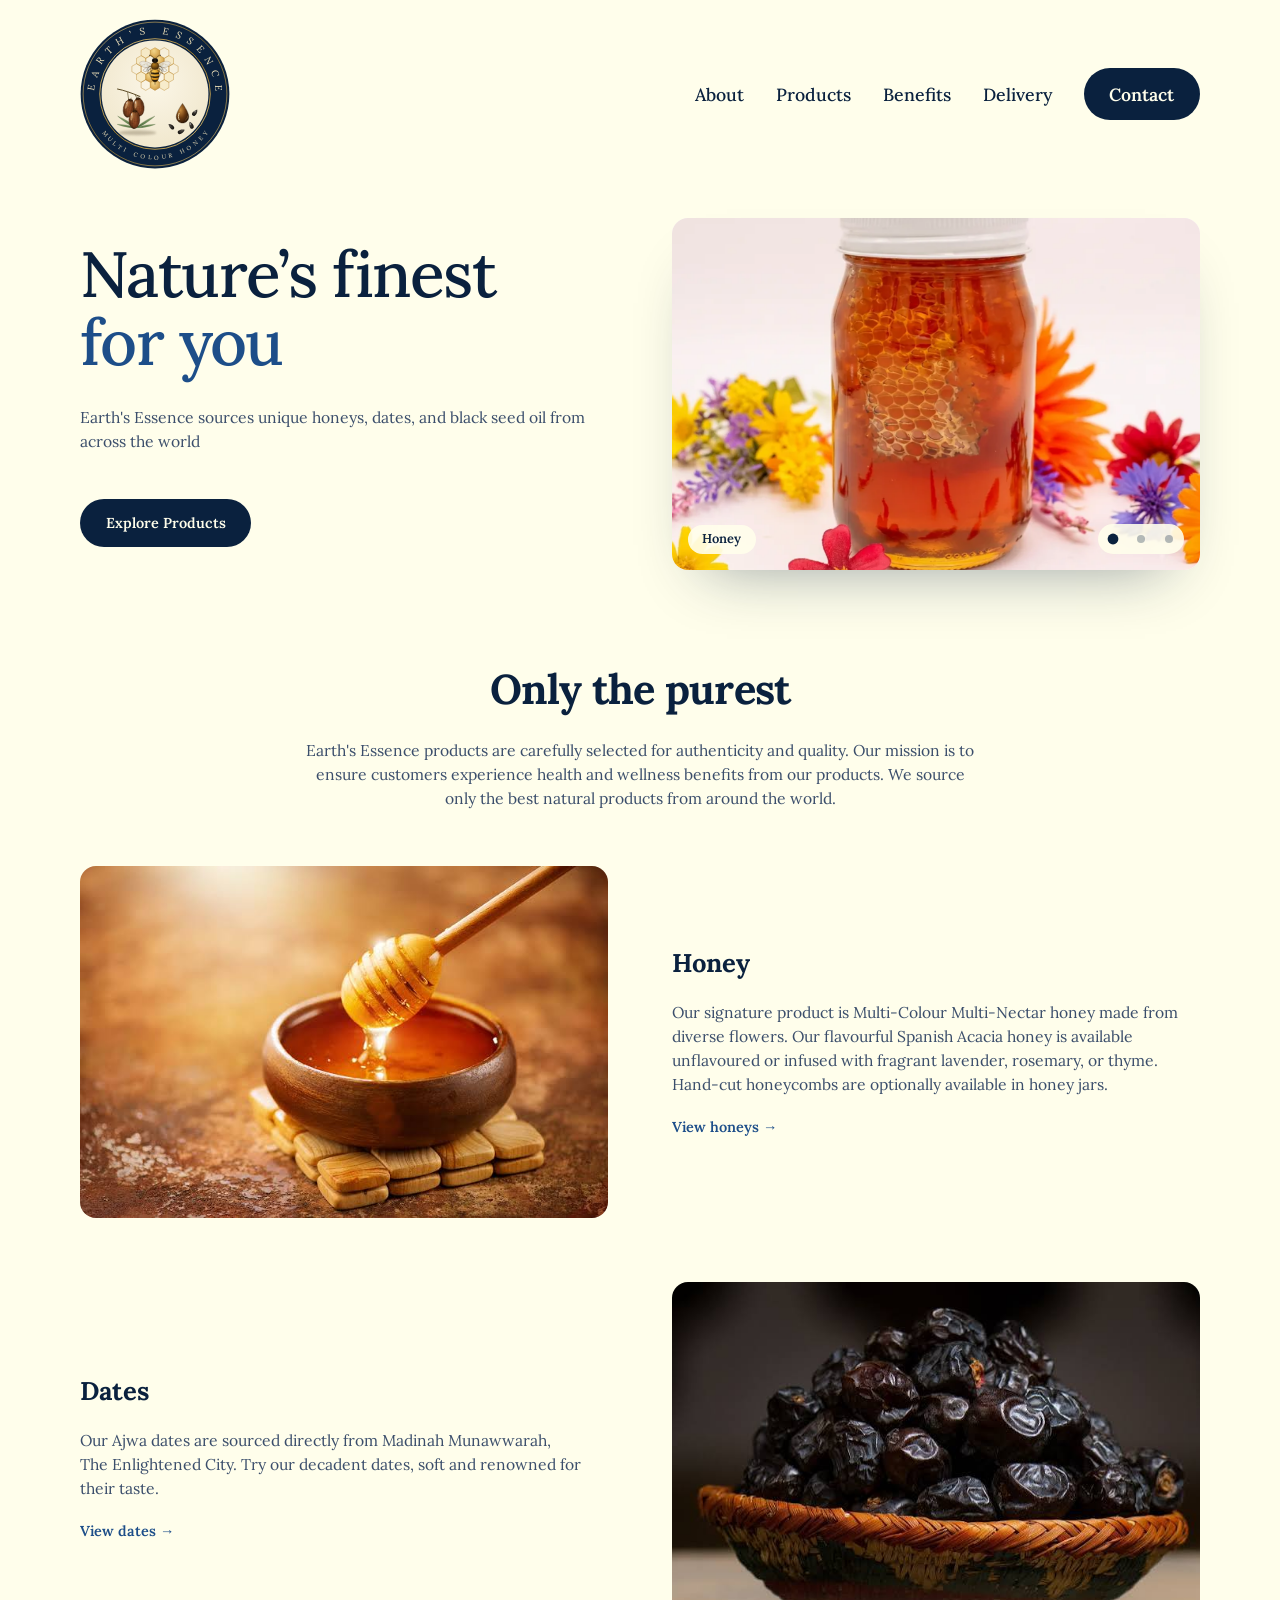
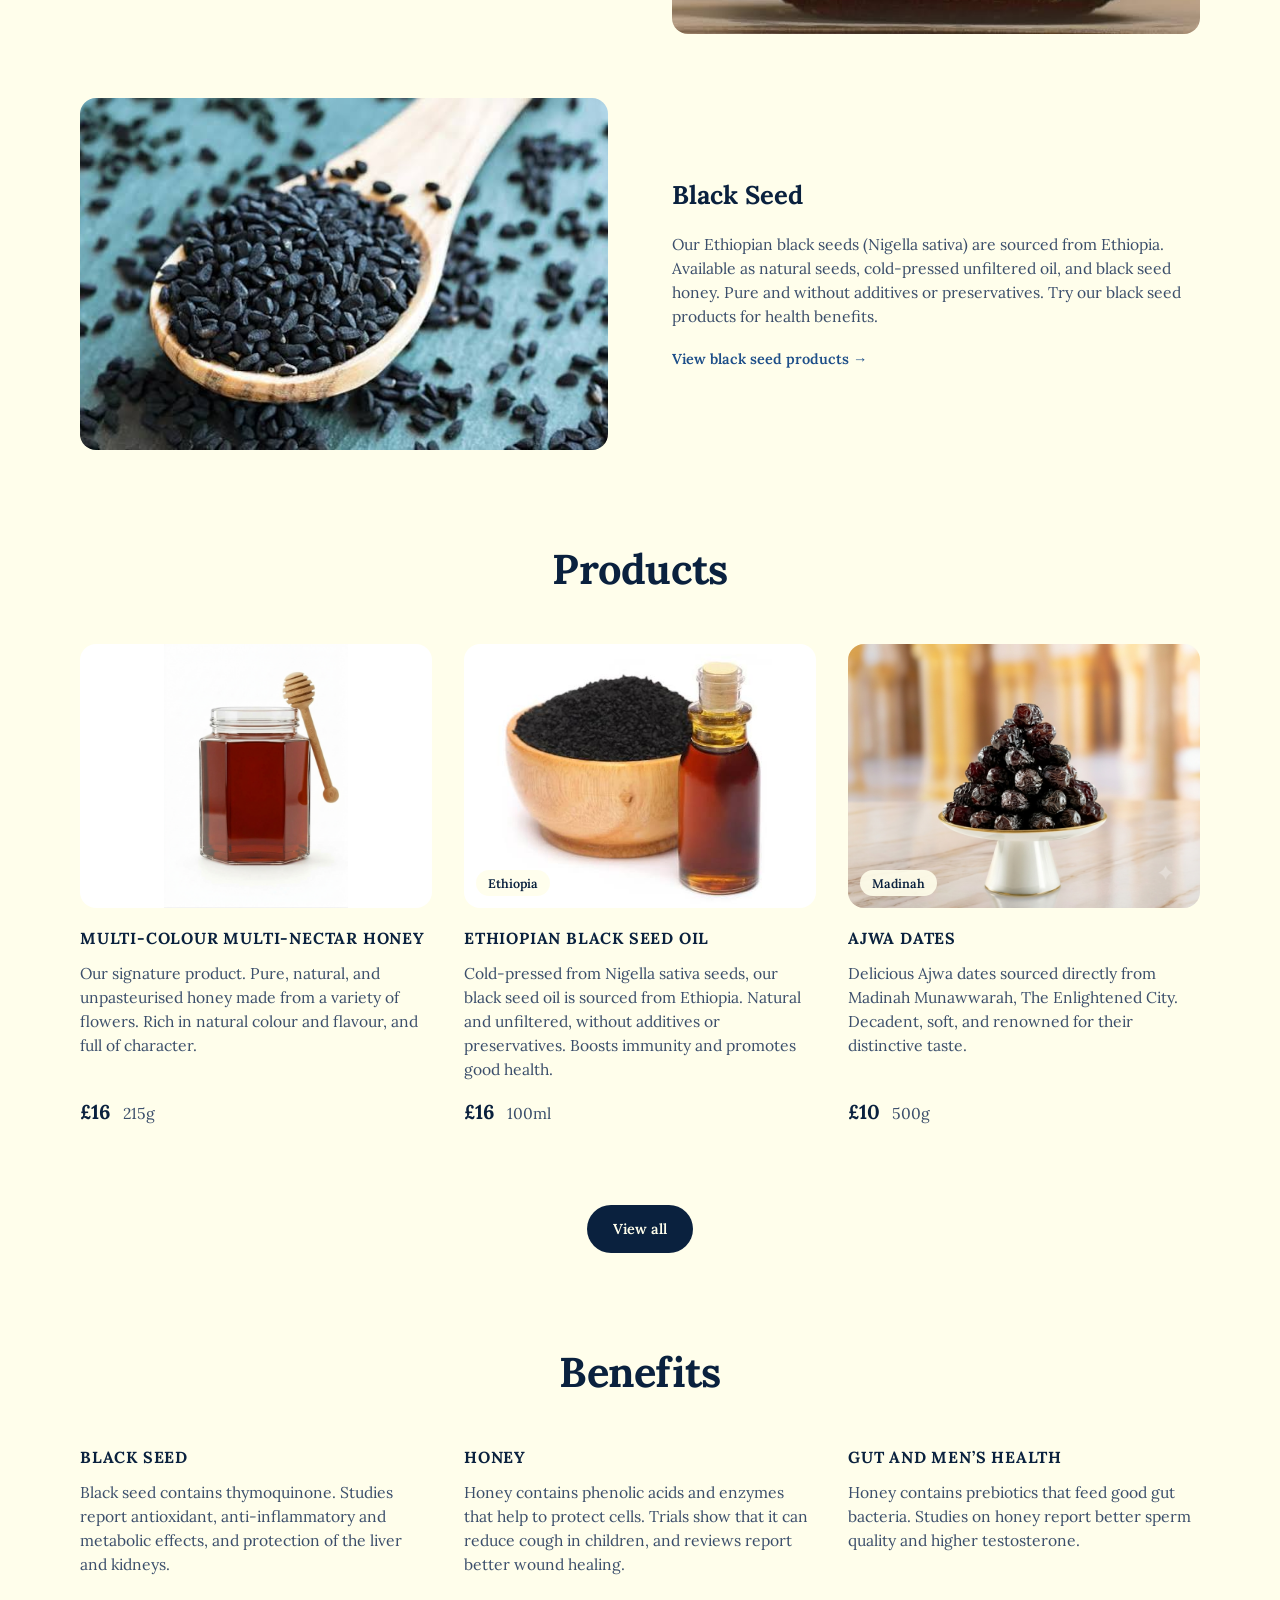
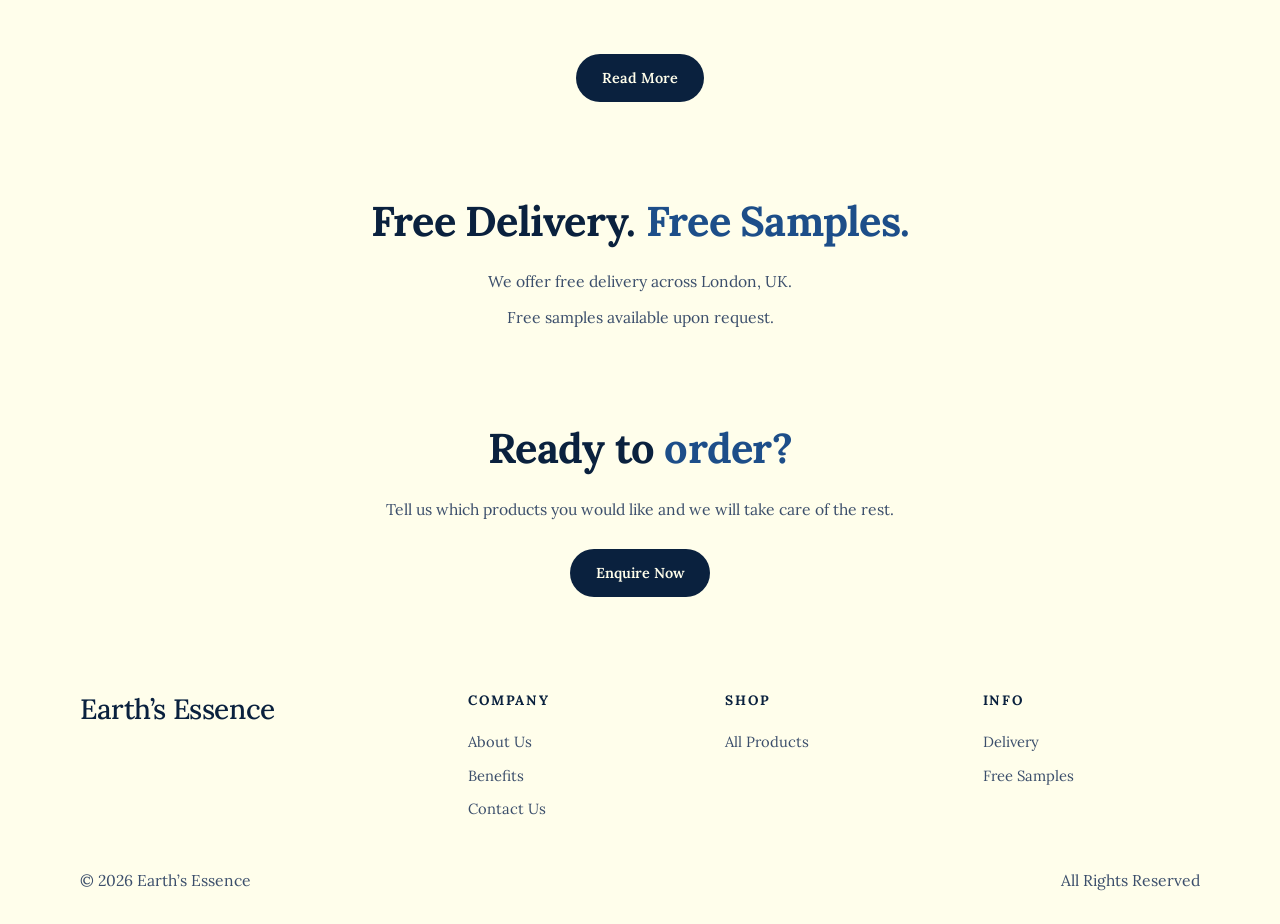
==== commit ede672b8: "web1: hero slideshow (honey, Ajwa dates, black seed) replaces the animation, with WebP images Co-Aut" ====
--- a/web1/index.html
+++ b/web1/index.html
@@ -247,32 +247,16 @@
 <main>
   <section class="hero">
     <div class="container hero-grid">
-      <div class="hero-image" role="img" aria-label="Animation: the sun, a crescent moon and the Earth circle around a triangle's corners while dates, honey and black seed appear in turn at its centre"><svg class="hero-anim" viewBox="0 0 720 480" preserveAspectRatio="xMidYMid meet" aria-hidden="true">
-<defs>
-<radialGradient id="tsSun" cx="42%" cy="38%" r="68%"><stop offset="0" stop-color="#FFF3B0"></stop><stop offset="0.55" stop-color="#FFC93C"></stop><stop offset="1" stop-color="#F29A1A"></stop></radialGradient>
-<radialGradient id="tsSunGlow" cx="50%" cy="50%" r="50%"><stop offset="0" stop-color="#FFC94A" stop-opacity=".5"></stop><stop offset="1" stop-color="#FFC94A" stop-opacity="0"></stop></radialGradient>
-<linearGradient id="tsMoon" x1="0" y1="0" x2="1" y2="1"><stop offset="0" stop-color="#FFFFFF"></stop><stop offset="0.6" stop-color="#F1F3F8"></stop><stop offset="1" stop-color="#CBD3E3"></stop></linearGradient>
-<radialGradient id="tsNightSky" cx="50%" cy="42%" r="70%"><stop offset="0" stop-color="#27508F"></stop><stop offset="0.6" stop-color="#12295A"></stop><stop offset="1" stop-color="#061331"></stop></radialGradient>
-<radialGradient id="tsOcean" cx="38%" cy="32%" r="80%"><stop offset="0" stop-color="#7CC4F2"></stop><stop offset="0.55" stop-color="#2F86CC"></stop><stop offset="1" stop-color="#14507A"></stop></radialGradient>
-<radialGradient id="tsEarthGlow" cx="50%" cy="50%" r="50%"><stop offset="0" stop-color="#7CC4F2" stop-opacity=".4"></stop><stop offset="1" stop-color="#7CC4F2" stop-opacity="0"></stop></radialGradient>
-<radialGradient id="tsShade" cx="35%" cy="30%" r="80%"><stop offset="0.55" stop-color="#0A213E" stop-opacity="0"></stop><stop offset="1" stop-color="#0A213E" stop-opacity=".45"></stop></radialGradient>
-<clipPath id="tsBall"><circle r="24"></circle></clipPath>
-<linearGradient id="tsDate" x1="0" y1="0" x2="1" y2="1"><stop offset="0" stop-color="#C9803A"></stop><stop offset="0.55" stop-color="#8A431A"></stop><stop offset="1" stop-color="#4A1E08"></stop></linearGradient>
-<radialGradient id="tsWax" cx="36%" cy="28%" r="85%"><stop offset="0" stop-color="#FFE9A0"></stop><stop offset="0.6" stop-color="#F2B233"></stop><stop offset="1" stop-color="#C7811A"></stop></radialGradient>
-<radialGradient id="tsHoney" cx="35%" cy="30%" r="80%"><stop offset="0" stop-color="#FFE48A"></stop><stop offset="0.6" stop-color="#EDA920"></stop><stop offset="1" stop-color="#B8700A"></stop></radialGradient>
-</defs>
-
-
-<g class="ts-slot ts-s1" transform="translate(360 240) scale(1.25)"><g class="ts-p ts-p1"><path d="M0 -8 C-10 -22 -26 -26 -36 -20 C-26 -14 -12 -12 0 -8 Z" fill="#4E9A5B" opacity=".9"></path><path d="M0 -8 C10 -22 26 -26 36 -20 C26 -14 12 -12 0 -8 Z" fill="#3F8A4C" opacity=".9"></path><ellipse cx="-15" cy="3" rx="9.5" ry="16" transform="rotate(-28 -15 3)" fill="url(#tsDate)" stroke="#2E1507" stroke-width=".6"></ellipse><ellipse cx="-18" cy="-1" rx="2" ry="8" transform="rotate(-28 -18 -1)" fill="#F0C58A" opacity=".55"></ellipse><path d="M-20 -3 C-18 7 -18 12 -17 16" stroke="#2A1105" stroke-width=".6" fill="none" opacity=".35" stroke-linecap="round"></path><ellipse cx="-18.1" cy="-12" rx="3.6" ry="1.8" fill="#2B1608"></ellipse><ellipse cx="0" cy="-2" rx="9.5" ry="16" transform="rotate(0 0 -2)" fill="url(#tsDate)" stroke="#2E1507" stroke-width=".6"></ellipse><ellipse cx="-3" cy="-6" rx="2" ry="8" transform="rotate(0 -3 -6)" fill="#F0C58A" opacity=".55"></ellipse><path d="M-5 -8 C-3 2 -3 7 -2 11" stroke="#2A1105" stroke-width=".6" fill="none" opacity=".35" stroke-linecap="round"></path><ellipse cx="0.0" cy="-17" rx="3.6" ry="1.8" fill="#2B1608"></ellipse><ellipse cx="15" cy="3" rx="9.5" ry="16" transform="rotate(28 15 3)" fill="url(#tsDate)" stroke="#2E1507" stroke-width=".6"></ellipse><ellipse cx="12" cy="-1" rx="2" ry="8" transform="rotate(28 12 -1)" fill="#F0C58A" opacity=".55"></ellipse><path d="M10 -3 C12 7 12 12 13 16" stroke="#2A1105" stroke-width=".6" fill="none" opacity=".35" stroke-linecap="round"></path><ellipse cx="18.1" cy="-12" rx="3.6" ry="1.8" fill="#2B1608"></ellipse></g></g>
-<g class="ts-slot ts-s2" transform="translate(360 240) scale(1.25)"><g class="ts-p ts-p2"><polygon points="-19.1,-26.9 -10.0,-21.7 -10.0,-11.3 -19.1,-6.1 -28.1,-11.3 -28.1,-21.7" fill="url(#tsWax)" stroke="#8A560C" stroke-width=".8" stroke-linejoin="round"></polygon><ellipse cx="-22.7" cy="-20.5" rx="3" ry="1.5" transform="rotate(-30 -22.7 -20.5)" fill="#FFF3C4" opacity=".6"></ellipse><polygon points="0.0,-26.9 9.0,-21.7 9.0,-11.3 0.0,-6.1 -9.0,-11.3 -9.0,-21.7" fill="url(#tsWax)" stroke="#8A560C" stroke-width=".8" stroke-linejoin="round"></polygon><ellipse cx="-3.6" cy="-20.5" rx="3" ry="1.5" transform="rotate(-30 -3.6 -20.5)" fill="#FFF3C4" opacity=".6"></ellipse><polygon points="19.1,-26.9 28.1,-21.7 28.1,-11.3 19.1,-6.1 10.0,-11.3 10.0,-21.7" fill="url(#tsWax)" stroke="#8A560C" stroke-width=".8" stroke-linejoin="round"></polygon><ellipse cx="15.5" cy="-20.5" rx="3" ry="1.5" transform="rotate(-30 15.5 -20.5)" fill="#FFF3C4" opacity=".6"></ellipse><polygon points="-9.5,-10.4 -0.5,-5.2 -0.5,5.2 -9.5,10.4 -18.5,5.2 -18.5,-5.2" fill="url(#tsWax)" stroke="#8A560C" stroke-width=".8" stroke-linejoin="round"></polygon><ellipse cx="-13.1" cy="-4.0" rx="3" ry="1.5" transform="rotate(-30 -13.1 -4.0)" fill="#FFF3C4" opacity=".6"></ellipse><polygon points="9.5,-10.4 18.5,-5.2 18.5,5.2 9.5,10.4 0.5,5.2 0.5,-5.2" fill="url(#tsWax)" stroke="#8A560C" stroke-width=".8" stroke-linejoin="round"></polygon><ellipse cx="5.9" cy="-4.0" rx="3" ry="1.5" transform="rotate(-30 5.9 -4.0)" fill="#FFF3C4" opacity=".6"></ellipse><polygon points="0.0,6.1 9.0,11.3 9.0,21.7 0.0,26.9 -9.0,21.7 -9.0,11.3" fill="url(#tsWax)" stroke="#8A560C" stroke-width=".8" stroke-linejoin="round"></polygon><ellipse cx="-3.6" cy="12.5" rx="3" ry="1.5" transform="rotate(-30 -3.6 12.5)" fill="#FFF3C4" opacity=".6"></ellipse></g></g>
-<g class="ts-slot ts-s3" transform="translate(360 240) scale(1.25)"><g class="ts-p ts-p3"><g transform="translate(-12.7 -19.5) rotate(41) scale(1.5)"><path d="M0 -4.6 C2.2 -2.4 3 1 1.7 3.6 C.6 5 -1.5 4.8 -2.3 3.2 C-3 .8 -1.8 -2.4 0 -4.6 Z" fill="#0B0A09"></path><ellipse cx="-.6" cy="-1.4" rx=".6" ry="1.3" fill="#8A8782"></ellipse></g><g transform="translate(-20.8 -9.3) rotate(286) scale(1.5)"><path d="M0 -4.6 C2.2 -2.4 3 1 1.7 3.6 C.6 5 -1.5 4.8 -2.3 3.2 C-3 .8 -1.8 -2.4 0 -4.6 Z" fill="#0B0A09"></path><ellipse cx="-.6" cy="-1.4" rx=".6" ry="1.3" fill="#8A8782"></ellipse></g><g transform="translate(12.7 -15.5) rotate(186) scale(1.5)"><path d="M0 -4.6 C2.2 -2.4 3 1 1.7 3.6 C.6 5 -1.5 4.8 -2.3 3.2 C-3 .8 -1.8 -2.4 0 -4.6 Z" fill="#0B0A09"></path><ellipse cx="-.6" cy="-1.4" rx=".6" ry="1.3" fill="#8A8782"></ellipse></g><g transform="translate(1.8 -13.6) rotate(355) scale(1.5)"><path d="M0 -4.6 C2.2 -2.4 3 1 1.7 3.6 C.6 5 -1.5 4.8 -2.3 3.2 C-3 .8 -1.8 -2.4 0 -4.6 Z" fill="#0B0A09"></path><ellipse cx="-.6" cy="-1.4" rx=".6" ry="1.3" fill="#8A8782"></ellipse></g><g transform="translate(15.8 4.4) rotate(1) scale(1.5)"><path d="M0 -4.6 C2.2 -2.4 3 1 1.7 3.6 C.6 5 -1.5 4.8 -2.3 3.2 C-3 .8 -1.8 -2.4 0 -4.6 Z" fill="#0B0A09"></path><ellipse cx="-.6" cy="-1.4" rx=".6" ry="1.3" fill="#8A8782"></ellipse></g><g transform="translate(-9.1 -1.7) rotate(282) scale(1.5)"><path d="M0 -4.6 C2.2 -2.4 3 1 1.7 3.6 C.6 5 -1.5 4.8 -2.3 3.2 C-3 .8 -1.8 -2.4 0 -4.6 Z" fill="#0B0A09"></path><ellipse cx="-.6" cy="-1.4" rx=".6" ry="1.3" fill="#8A8782"></ellipse></g><g transform="translate(5.1 -0.2) rotate(79) scale(1.5)"><path d="M0 -4.6 C2.2 -2.4 3 1 1.7 3.6 C.6 5 -1.5 4.8 -2.3 3.2 C-3 .8 -1.8 -2.4 0 -4.6 Z" fill="#0B0A09"></path><ellipse cx="-.6" cy="-1.4" rx=".6" ry="1.3" fill="#8A8782"></ellipse></g><g transform="translate(-21.9 0.7) rotate(257) scale(1.5)"><path d="M0 -4.6 C2.2 -2.4 3 1 1.7 3.6 C.6 5 -1.5 4.8 -2.3 3.2 C-3 .8 -1.8 -2.4 0 -4.6 Z" fill="#0B0A09"></path><ellipse cx="-.6" cy="-1.4" rx=".6" ry="1.3" fill="#8A8782"></ellipse></g><g transform="translate(-4.3 9.1) rotate(210) scale(1.5)"><path d="M0 -4.6 C2.2 -2.4 3 1 1.7 3.6 C.6 5 -1.5 4.8 -2.3 3.2 C-3 .8 -1.8 -2.4 0 -4.6 Z" fill="#0B0A09"></path><ellipse cx="-.6" cy="-1.4" rx=".6" ry="1.3" fill="#8A8782"></ellipse></g><g transform="translate(23.1 -8.6) rotate(78) scale(1.5)"><path d="M0 -4.6 C2.2 -2.4 3 1 1.7 3.6 C.6 5 -1.5 4.8 -2.3 3.2 C-3 .8 -1.8 -2.4 0 -4.6 Z" fill="#0B0A09"></path><ellipse cx="-.6" cy="-1.4" rx=".6" ry="1.3" fill="#8A8782"></ellipse></g><g transform="translate(-13.9 6.7) rotate(110) scale(1.5)"><path d="M0 -4.6 C2.2 -2.4 3 1 1.7 3.6 C.6 5 -1.5 4.8 -2.3 3.2 C-3 .8 -1.8 -2.4 0 -4.6 Z" fill="#0B0A09"></path><ellipse cx="-.6" cy="-1.4" rx=".6" ry="1.3" fill="#8A8782"></ellipse></g><g transform="translate(12.8 -5.2) rotate(152) scale(1.5)"><path d="M0 -4.6 C2.2 -2.4 3 1 1.7 3.6 C.6 5 -1.5 4.8 -2.3 3.2 C-3 .8 -1.8 -2.4 0 -4.6 Z" fill="#0B0A09"></path><ellipse cx="-.6" cy="-1.4" rx=".6" ry="1.3" fill="#8A8782"></ellipse></g><g transform="translate(7.4 9.4) rotate(247) scale(1.5)"><path d="M0 -4.6 C2.2 -2.4 3 1 1.7 3.6 C.6 5 -1.5 4.8 -2.3 3.2 C-3 .8 -1.8 -2.4 0 -4.6 Z" fill="#0B0A09"></path><ellipse cx="-.6" cy="-1.4" rx=".6" ry="1.3" fill="#8A8782"></ellipse></g></g></g>
-
-<g class="ts-orbit">
-<g transform="translate(360 60)"><g class="ts-up"><g transform="scale(1.3)"><circle r="48" fill="url(#tsSunGlow)"></circle><g class="ts-rays" stroke="#F29A1A" stroke-width="2.6" stroke-linecap="round"><path d="M30.0 0.0 L40.0 0.0"></path><path d="M26.0 15.0 L31.2 18.0"></path><path d="M15.0 26.0 L20.0 34.6"></path><path d="M0.0 30.0 L0.0 36.0"></path><path d="M-15.0 26.0 L-20.0 34.6"></path><path d="M-26.0 15.0 L-31.2 18.0"></path><path d="M-30.0 0.0 L-40.0 0.0"></path><path d="M-26.0 -15.0 L-31.2 -18.0"></path><path d="M-15.0 -26.0 L-20.0 -34.6"></path><path d="M-0.0 -30.0 L-0.0 -36.0"></path><path d="M15.0 -26.0 L20.0 -34.6"></path><path d="M26.0 -15.0 L31.2 -18.0"></path></g><circle r="24" fill="url(#tsSun)" stroke="#E58A10" stroke-width=".8"></circle><ellipse cx="-7" cy="-8" rx="7" ry="4" transform="rotate(-35 -7 -8)" fill="#FFFBD8" opacity=".6"></ellipse></g></g></g>
-<g transform="translate(515.9 330)"><g class="ts-up"><g transform="scale(1.875)"><circle r="24" fill="url(#tsNightSky)"></circle><circle cx="-13.4" cy="7.6" r="0.9" fill="#FFFFFF" opacity="0.64"></circle><circle cx="-1.0" cy="18.5" r="0.5" fill="#FFFFFF" opacity="0.75"></circle><circle cx="-5.2" cy="3.4" r="0.5" fill="#FFFFFF" opacity="0.57"></circle><circle cx="10.1" cy="16.9" r="0.9" fill="#FFFFFF" opacity="0.52"></circle><circle cx="15.0" cy="4.6" r="0.5" fill="#FFFFFF" opacity="0.98"></circle><circle cx="1.6" cy="7.8" r="0.9" fill="#FFFFFF" opacity="0.98"></circle><circle cx="-5.3" cy="-13.8" r="0.5" fill="#FFFFFF" opacity="0.56"></circle><circle cx="17.1" cy="-1.9" r="0.9" fill="#FFFFFF" opacity="0.86"></circle><circle cx="-3.9" cy="-14.0" r="0.9" fill="#FFFFFF" opacity="0.52"></circle><circle r="24" fill="none" stroke="#0A213E" stroke-width=".8" opacity=".5"></circle></g></g><g transform="rotate(150) scale(1.875)"><g transform="translate(0 3.8) scale(.72)"><path d="M-18.86 11.33 A22 22 0 1 1 18.86 11.33 A19 19 0 1 0 -18.86 11.33 Z" fill="url(#tsMoon)" stroke="#C3CCDD" stroke-width=".8" stroke-linejoin="round"></path><path d="M-14 -2 C-9 -13 5 -16 13 -9" fill="none" stroke="#FFFFFF" stroke-width="1.2" stroke-linecap="round" opacity=".9"></path></g></g></g>
-<g transform="translate(204.1 330)"><g class="ts-up"><g transform="scale(1.875)"><circle r="34" fill="url(#tsEarthGlow)"></circle><circle r="24" fill="url(#tsOcean)"></circle><g clip-path="url(#tsBall)"><g class="ts-spin"><g transform="translate(0 0)"><path d="M-14 -10 C-10 -17 -2 -17 1 -11 C3 -6 -2 -3 -6 -1 C-10 2 -15 0 -14 -10 Z" fill="#4E9A5B"></path><path d="M7 2 C13 -2 20 1 18 8 C15 13 8 13 7 7 Z" fill="#6AAE62"></path><path d="M-10 10 C-5 8 0 11 -1 15 C-6 16 -11 15 -10 10 Z" fill="#4E9A5B"></path><path d="M-12 -14 C-6 -17 1 -17 6 -14 C0 -12 -6 -12 -12 -14 Z M3 4 C9 3 15 4 17 7 C11 7 6 7 3 4 Z" fill="#FFFFFF" opacity=".6"></path></g><g transform="translate(48 0)"><path d="M-14 -10 C-10 -17 -2 -17 1 -11 C3 -6 -2 -3 -6 -1 C-10 2 -15 0 -14 -10 Z" fill="#4E9A5B"></path><path d="M7 2 C13 -2 20 1 18 8 C15 13 8 13 7 7 Z" fill="#6AAE62"></path><path d="M-10 10 C-5 8 0 11 -1 15 C-6 16 -11 15 -10 10 Z" fill="#4E9A5B"></path><path d="M-12 -14 C-6 -17 1 -17 6 -14 C0 -12 -6 -12 -12 -14 Z M3 4 C9 3 15 4 17 7 C11 7 6 7 3 4 Z" fill="#FFFFFF" opacity=".6"></path></g></g><circle r="24" fill="url(#tsShade)"></circle></g><circle r="24.6" fill="none" stroke="#7FB8E8" stroke-width="1.1" opacity=".7"></circle></g></g></g>
-</g>
-</svg></div>
+      <div class="hero-image slideshow" role="group" aria-roledescription="carousel" aria-label="Featured products">
+        <figure class="slide is-active"><img src="assets/hero-honey.webp" alt="A jar of honey with honeycomb, surrounded by wildflowers" width="900" height="672" fetchpriority="high"><figcaption>Honey</figcaption></figure>
+        <figure class="slide"><img src="assets/hero-dates.webp" alt="Ajwa dates piled on a white and gold pedestal" width="900" height="672" loading="lazy"><figcaption>Ajwa dates</figcaption></figure>
+        <figure class="slide"><img src="assets/hero-seeds.webp" alt="A hessian sack and wooden scoop of black seeds" width="900" height="672" loading="lazy"><figcaption>Black seed</figcaption></figure>
+        <div class="slide-dots">
+          <button type="button" aria-label="Show honey" aria-current="true"></button>
+          <button type="button" aria-label="Show Ajwa dates"></button>
+          <button type="button" aria-label="Show black seed"></button>
+        </div>
+      </div>
       <div class="hero-copy">
         <h1>Nature’s finest<br><em>for you</em></h1>
         <p class="lead">Earth's Essence sources unique honeys, dates, and black seed oil from across the world</p>
--- a/web1/styles.css
+++ b/web1/styles.css
@@ -103,6 +103,20 @@
 .hero-grid{display:grid;grid-template-columns:minmax(0,1fr) minmax(0,1fr);gap:4rem;align-items:center}
 .hero-image{order:2;aspect-ratio:3/2;width:100%;border-radius:1rem;background:transparent;display:flex;align-items:center;justify-content:center;overflow:hidden}
 .hero-image span{color:var(--muted);font-size:.9rem}
+/* hero slideshow: crossfade with a slow push-in, dots and captions */
+.hero-image.slideshow{position:relative;display:block;background:#fff;box-shadow:0 30px 60px -34px rgba(10,33,62,.45)}
+.slideshow .slide{position:absolute;inset:0;margin:0;opacity:0;transition:opacity var(--dur-slow) var(--ease-out)}
+.slideshow .slide.is-active{opacity:1;z-index:1}
+.slideshow .slide img{transform:scale(1)}
+.slideshow .slide.is-active img{animation:slidePush 7s linear forwards}
+@keyframes slidePush{to{transform:scale(1.07)}}
+.slideshow figcaption{position:absolute;left:1rem;bottom:1rem;background:rgba(255,254,235,.9);color:var(--ink);font-size:.8rem;font-weight:600;line-height:1;padding:.5rem .9rem;border-radius:999px;opacity:0;transform:translateY(6px);transition:opacity var(--dur-med) var(--ease-out),transform var(--dur-med) var(--spring)}
+.slideshow .slide.is-active figcaption{opacity:1;transform:none;transition-delay:.25s}
+.slide-dots{position:absolute;right:1rem;bottom:1rem;z-index:2;display:flex;gap:.25rem;background:rgba(255,254,235,.9);padding:.2rem;border-radius:999px}
+.slide-dots button{width:1.5rem;height:1.5rem;border:0;background:none;padding:0;display:flex;align-items:center;justify-content:center;cursor:pointer;border-radius:50%}
+.slide-dots button::before{content:"";width:.5rem;height:.5rem;border-radius:50%;background:rgba(10,33,62,.3);transition:background var(--dur-fast),transform var(--dur-med) var(--spring)}
+.slide-dots button[aria-current="true"]::before{background:var(--navy);transform:scale(1.35)}
+@media (hover:hover){.slide-dots button:hover::before{background:var(--navy)}}
 .hero-image img{width:100%;height:100%;object-fit:cover;display:block}
 .hero h1{font-weight:500}
 .hero-copy{text-align:left}
@@ -175,6 +189,10 @@
 .card.hide{display:none}
 .thumb{position:relative;aspect-ratio:4/3;width:100%;border-radius:1rem;display:flex;align-items:center;justify-content:center;overflow:hidden;margin-bottom:1.25rem;background:transparent}
 .thumb img{width:100%;height:100%;object-fit:cover;display:block}
+.thumb.thumb-photo{background:#fff}
+.thumb.thumb-photo::before{display:none}
+.thumb-photo img{object-fit:contain}
+.thumb-full img{object-fit:cover;padding:0}
 .thumb-icon{width:52%;height:auto;max-height:84%;display:block;transition:transform var(--dur-slow) var(--spring-bounce)}
 @media (hover:hover){.card:hover .thumb-icon{transform:scale(1.04)}}
 .thumb-dates .thumb-icon{width:74%}
@@ -195,31 +213,20 @@
 .thumb-oil,.thumb-seeds{background-color:rgba(10,33,62,.1);background-image:url("data:image/svg+xml,%3Csvg xmlns='http://www.w3.org/2000/svg' width='46' height='46' viewBox='0 0 46 46'%3E%3Cg fill='%230A213E' fill-opacity='.22'%3E%3Cpath d='M10 6c2 2 3 6 1 9-1 1-3 1-4-1-1-3 0-6 3-8z'/%3E%3Cpath d='M32 28c2 2 3 6 1 9-1 1-3 1-4-1-1-3 0-6 3-8z'/%3E%3C/g%3E%3C/svg%3E");background-size:40px auto}
 /* product tile animations */
 .pa-strand,.pa-cstrand,.pa-ripple,.pa-ripple2,.pa-frond,.pa-bunch,.pa-aura,.pa-spark,.pa-speck{transform-box:fill-box}
-.pa-dipper{transform-box:view-box;transform-origin:58px 40px;animation:paSway 7s ease-in-out infinite}
-.pa-strand{transform-origin:50% 0;animation:paStrand 7s cubic-bezier(.45,0,.55,1) infinite}
-.pa-cstrand{transform-origin:50% 0;animation:paStrand 7.5s cubic-bezier(.45,0,.55,1) infinite}
-.pa-ripple{transform-origin:center;animation:paRipple 7s ease-out infinite}
-.pa-speck{transform-origin:center;animation:paFloat 6s ease-in-out infinite}
-.pa-glow{opacity:0;animation:paGlow 3s ease-in-out infinite}
-.pa-frond{transform-origin:0% 100%;animation:paFrond 5s ease-in-out infinite}
-.pa-bunch{transform-origin:50% 0;animation:paSwing 4s ease-in-out infinite}
-.pa-aura{transform-origin:center;animation:paAura 4s ease-in-out infinite}
-.pa-spark{transform-origin:center;opacity:0;animation:paSpark 2.6s ease-in-out infinite}
-.pa-flow{stroke-dasharray:5 8;animation:paFlow 1s linear infinite}
-.pa-ripple2{transform-origin:center;opacity:0;animation:paRipple2 2.4s ease-out infinite}
+.pa-dipper{transform-box:view-box;transform-origin:58px 40px}
+.pa-strand{transform-origin:50% 0}
+.pa-cstrand{transform-origin:50% 0}
+.pa-ripple{transform-origin:center}
+.pa-speck{transform-origin:center}
+.pa-glow{opacity:0}
+.pa-frond{transform-origin:0% 100%}
+.pa-bunch{transform-origin:50% 0}
+.pa-aura{transform-origin:center}
+.pa-spark{transform-origin:center;opacity:0}
+.pa-flow{stroke-dasharray:5 8}
+.pa-ripple2{transform-origin:center;opacity:0}
 .pa-r2{animation-delay:-1.2s}
-@keyframes paSway{0%,100%{transform:rotate(-2deg)}50%{transform:rotate(2.5deg)}}
-@keyframes paStrand{0%,6%{transform:scale(.7,.06);opacity:0}14%{opacity:1}68%{transform:scale(1,1);opacity:1}80%{transform:scale(.5,1);opacity:1}90%{transform:scale(.12,1);opacity:1}96%,100%{transform:scale(.05,1);opacity:0}}
-@keyframes paRipple{0%,66%{opacity:0;transform:scale(.2)}70%{opacity:.8;transform:scale(.5)}100%{opacity:0;transform:scale(2.7)}}
-@keyframes paFloat{0%,100%{transform:translate(0,0) rotate(0deg)}33%{transform:translate(1.4px,-2px) rotate(20deg)}66%{transform:translate(-1.4px,1.6px) rotate(-18deg)}}
-@keyframes paGlow{0%,100%{opacity:0}35%{opacity:.6}}
-@keyframes paFrond{0%,100%{transform:rotate(-2.5deg)}50%{transform:rotate(2.5deg)}}
-@keyframes paSwing{0%,100%{transform:rotate(-4deg)}50%{transform:rotate(4deg)}}
-@keyframes paAura{0%,100%{opacity:.35;transform:scale(.92)}50%{opacity:.9;transform:scale(1.1)}}
-@keyframes paFlow{to{stroke-dashoffset:-13}}
-@keyframes paRipple2{0%{opacity:.8;transform:scale(.3)}100%{opacity:0;transform:scale(3.1)}}
-@keyframes paSpark{0%,100%{opacity:0;transform:scale(.3) rotate(0deg)}50%{opacity:1;transform:scale(1) rotate(45deg)}}
-@media (prefers-reduced-motion:reduce){.thumb-icon *{animation:none!important}.pa-spark{opacity:.8}.pa-glow{opacity:0}.pa-stream{transform:scale(1,0)}}
+@media (prefers-reduced-motion:reduce){.pa-spark{opacity:.8}.pa-glow{opacity:0}.pa-stream{transform:scale(1,0)}}
 .view-all{margin-top:var(--btn-gap);text-align:center}
 .narrow p + .btn{margin-top:1.75rem}
 .page-hero{padding:2.5rem 0 calc(var(--gap) / 2)}
@@ -286,6 +293,7 @@
 }
 @media (min-width:901px){
   .hero-image{width:min(calc(50vw - 24px),800px);transform:translateX(calc(25vw - 32px - min(calc(25vw - 12px),400px)))}
+  .hero-image.slideshow{width:100%;transform:none}
   .hero-copy h1{margin-bottom:1.8rem}
   .hero-copy .lead{margin-bottom:2.88rem}
 }
@@ -335,6 +343,7 @@
 
 /* reduced motion: no slides, springs or scale; short cross-fades keep the feedback */
 @media (prefers-reduced-motion:reduce){
+  .slideshow .slide.is-active img{animation:none}
   html{scroll-behavior:auto}
   *,*::before,*::after{transition-duration:.15s!important;transition-delay:0s!important;transition-timing-function:ease!important}
   .btn,.btn:active,.burger:active,.filters button:active,.card .more,.feature-copy a,.thumb-icon,.card:hover .thumb-icon,.reveal,.overlay nav a{transform:none!important}
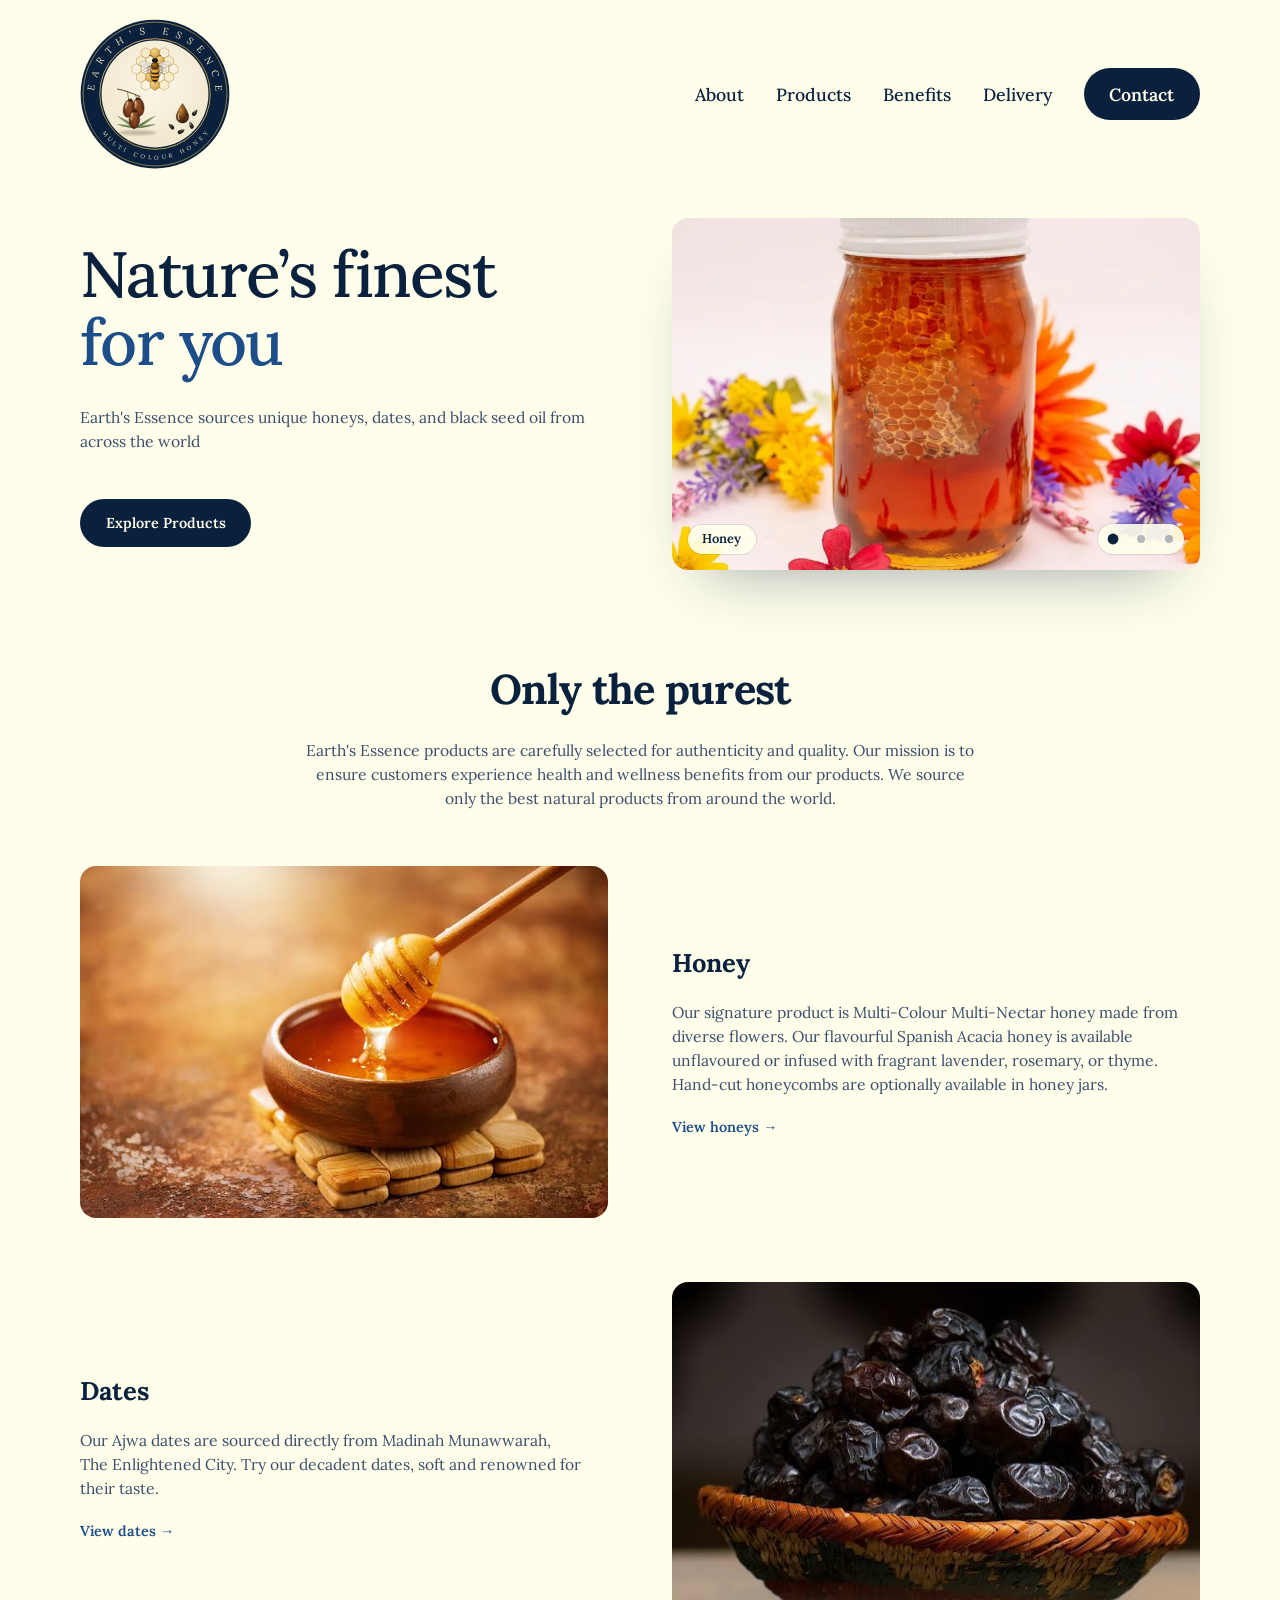
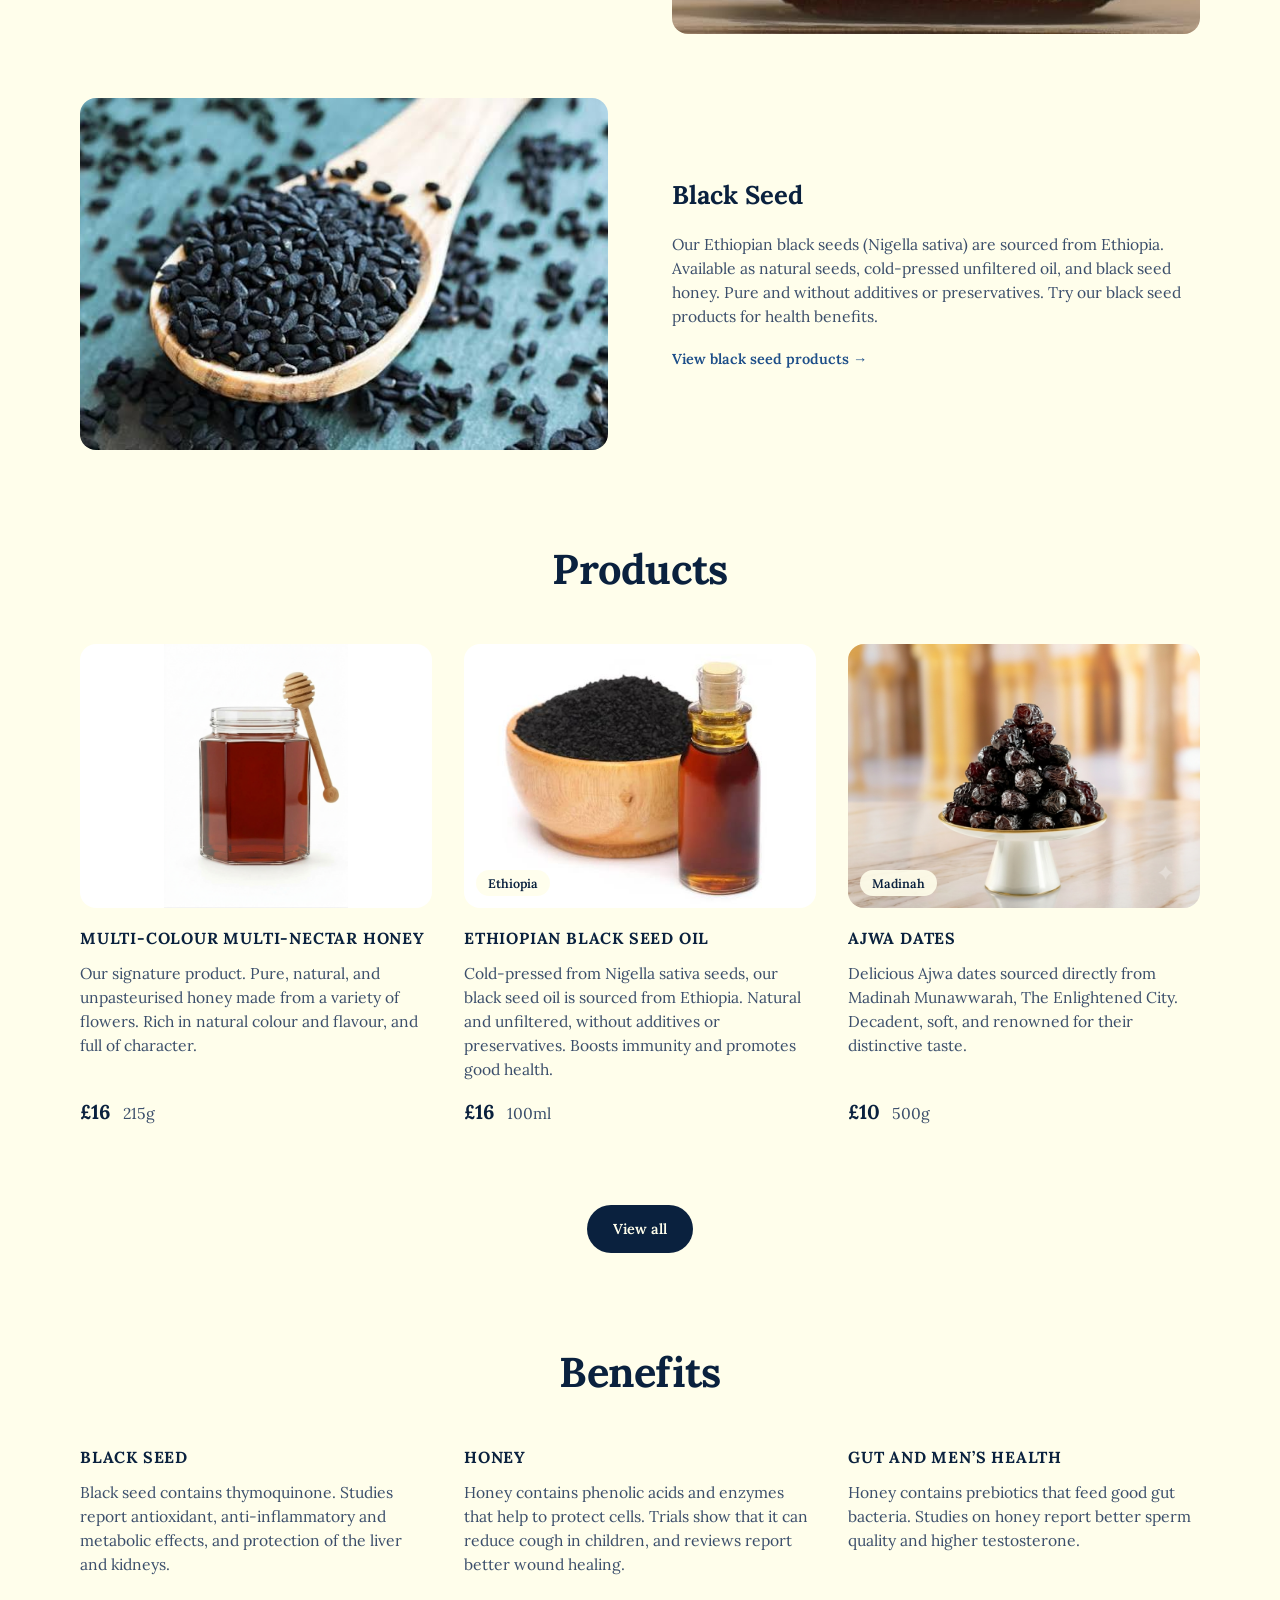
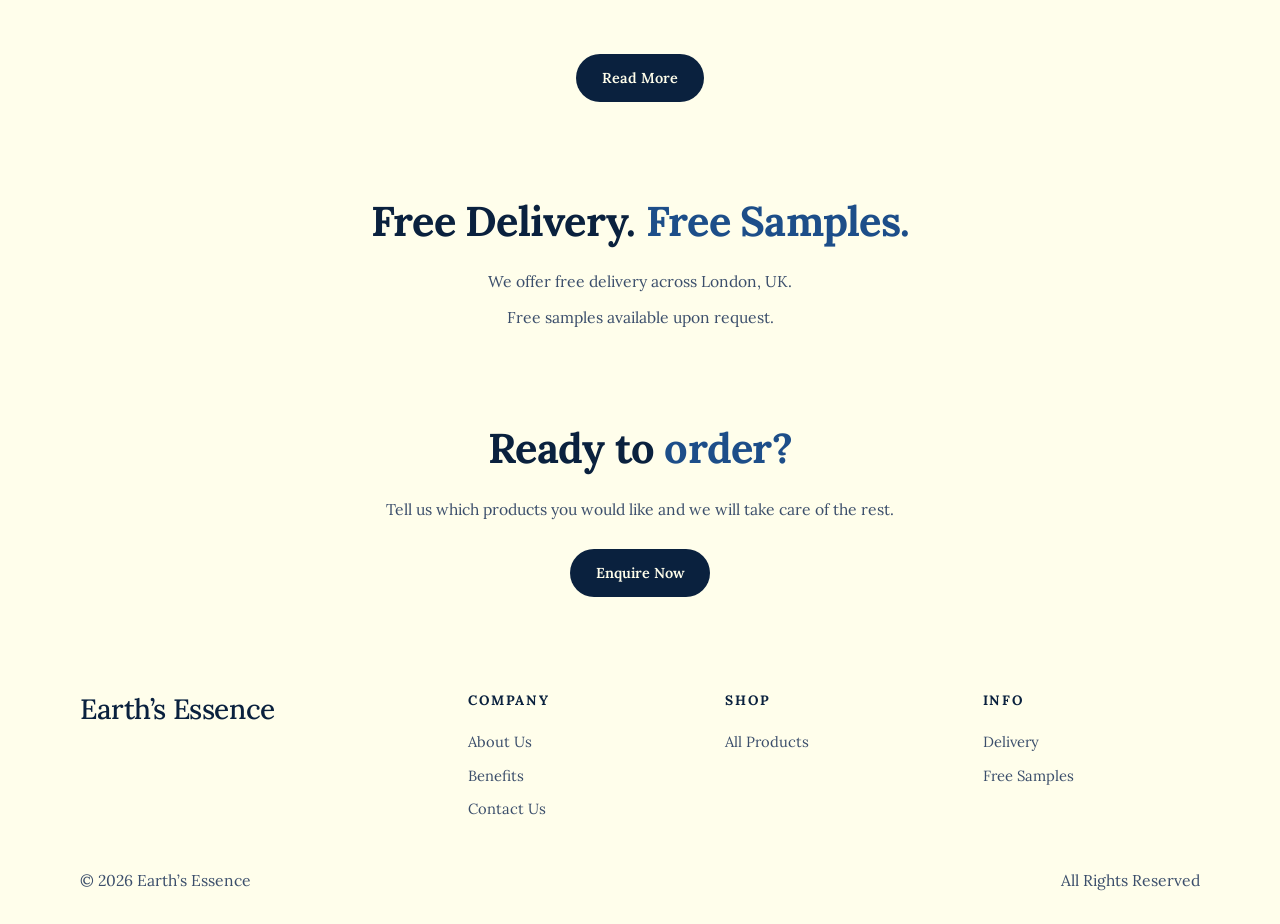
==== commit 0bfdcab1: "web1 hero: black seed slide uses the page cream as its background and shows in full Co-Authored-By: " ====
--- a/web1/index.html
+++ b/web1/index.html
@@ -250,7 +250,7 @@
       <div class="hero-image slideshow" role="group" aria-roledescription="carousel" aria-label="Featured products">
         <figure class="slide is-active"><img src="assets/hero-honey.webp" alt="A jar of honey with honeycomb, surrounded by wildflowers" width="900" height="672" fetchpriority="high"><figcaption>Honey</figcaption></figure>
         <figure class="slide"><img src="assets/hero-dates.webp" alt="Ajwa dates piled on a white and gold pedestal" width="900" height="672" loading="lazy"><figcaption>Ajwa dates</figcaption></figure>
-        <figure class="slide"><img src="assets/hero-seeds.webp" alt="A hessian sack and wooden scoop of black seeds" width="900" height="672" loading="lazy"><figcaption>Black seed</figcaption></figure>
+        <figure class="slide slide-fit"><img src="assets/hero-seeds.webp" alt="A hessian sack and wooden scoop of black seeds" width="900" height="672" loading="lazy"><figcaption>Black seed</figcaption></figure>
         <div class="slide-dots">
           <button type="button" aria-label="Show honey" aria-current="true"></button>
           <button type="button" aria-label="Show Ajwa dates"></button>
--- a/web1/styles.css
+++ b/web1/styles.css
@@ -104,15 +104,17 @@
 .hero-image{order:2;aspect-ratio:3/2;width:100%;border-radius:1rem;background:transparent;display:flex;align-items:center;justify-content:center;overflow:hidden}
 .hero-image span{color:var(--muted);font-size:.9rem}
 /* hero slideshow: crossfade with a slow push-in, dots and captions */
-.hero-image.slideshow{position:relative;display:block;background:#fff;box-shadow:0 30px 60px -34px rgba(10,33,62,.45)}
+.hero-image.slideshow{position:relative;display:block;background:var(--bg);box-shadow:0 30px 60px -34px rgba(10,33,62,.45)}
 .slideshow .slide{position:absolute;inset:0;margin:0;opacity:0;transition:opacity var(--dur-slow) var(--ease-out)}
 .slideshow .slide.is-active{opacity:1;z-index:1}
 .slideshow .slide img{transform:scale(1)}
 .slideshow .slide.is-active img{animation:slidePush 7s linear forwards}
+/* the black seed photo is recoloured to the page cream, so it can show in full */
+.slideshow .slide-fit img{object-fit:contain}
 @keyframes slidePush{to{transform:scale(1.07)}}
-.slideshow figcaption{position:absolute;left:1rem;bottom:1rem;background:rgba(255,254,235,.9);color:var(--ink);font-size:.8rem;font-weight:600;line-height:1;padding:.5rem .9rem;border-radius:999px;opacity:0;transform:translateY(6px);transition:opacity var(--dur-med) var(--ease-out),transform var(--dur-med) var(--spring)}
+.slideshow figcaption{position:absolute;left:1rem;bottom:1rem;background:rgba(255,254,235,.9);color:var(--ink);font-size:.8rem;font-weight:600;line-height:1;padding:.5rem .9rem;border-radius:999px;box-shadow:0 0 0 1px rgba(10,33,62,.1);opacity:0;transform:translateY(6px);transition:opacity var(--dur-med) var(--ease-out),transform var(--dur-med) var(--spring)}
 .slideshow .slide.is-active figcaption{opacity:1;transform:none;transition-delay:.25s}
-.slide-dots{position:absolute;right:1rem;bottom:1rem;z-index:2;display:flex;gap:.25rem;background:rgba(255,254,235,.9);padding:.2rem;border-radius:999px}
+.slide-dots{position:absolute;right:1rem;bottom:1rem;z-index:2;display:flex;gap:.25rem;background:rgba(255,254,235,.9);padding:.2rem;border-radius:999px;box-shadow:0 0 0 1px rgba(10,33,62,.1)}
 .slide-dots button{width:1.5rem;height:1.5rem;border:0;background:none;padding:0;display:flex;align-items:center;justify-content:center;cursor:pointer;border-radius:50%}
 .slide-dots button::before{content:"";width:.5rem;height:.5rem;border-radius:50%;background:rgba(10,33,62,.3);transition:background var(--dur-fast),transform var(--dur-med) var(--spring)}
 .slide-dots button[aria-current="true"]::before{background:var(--navy);transform:scale(1.35)}
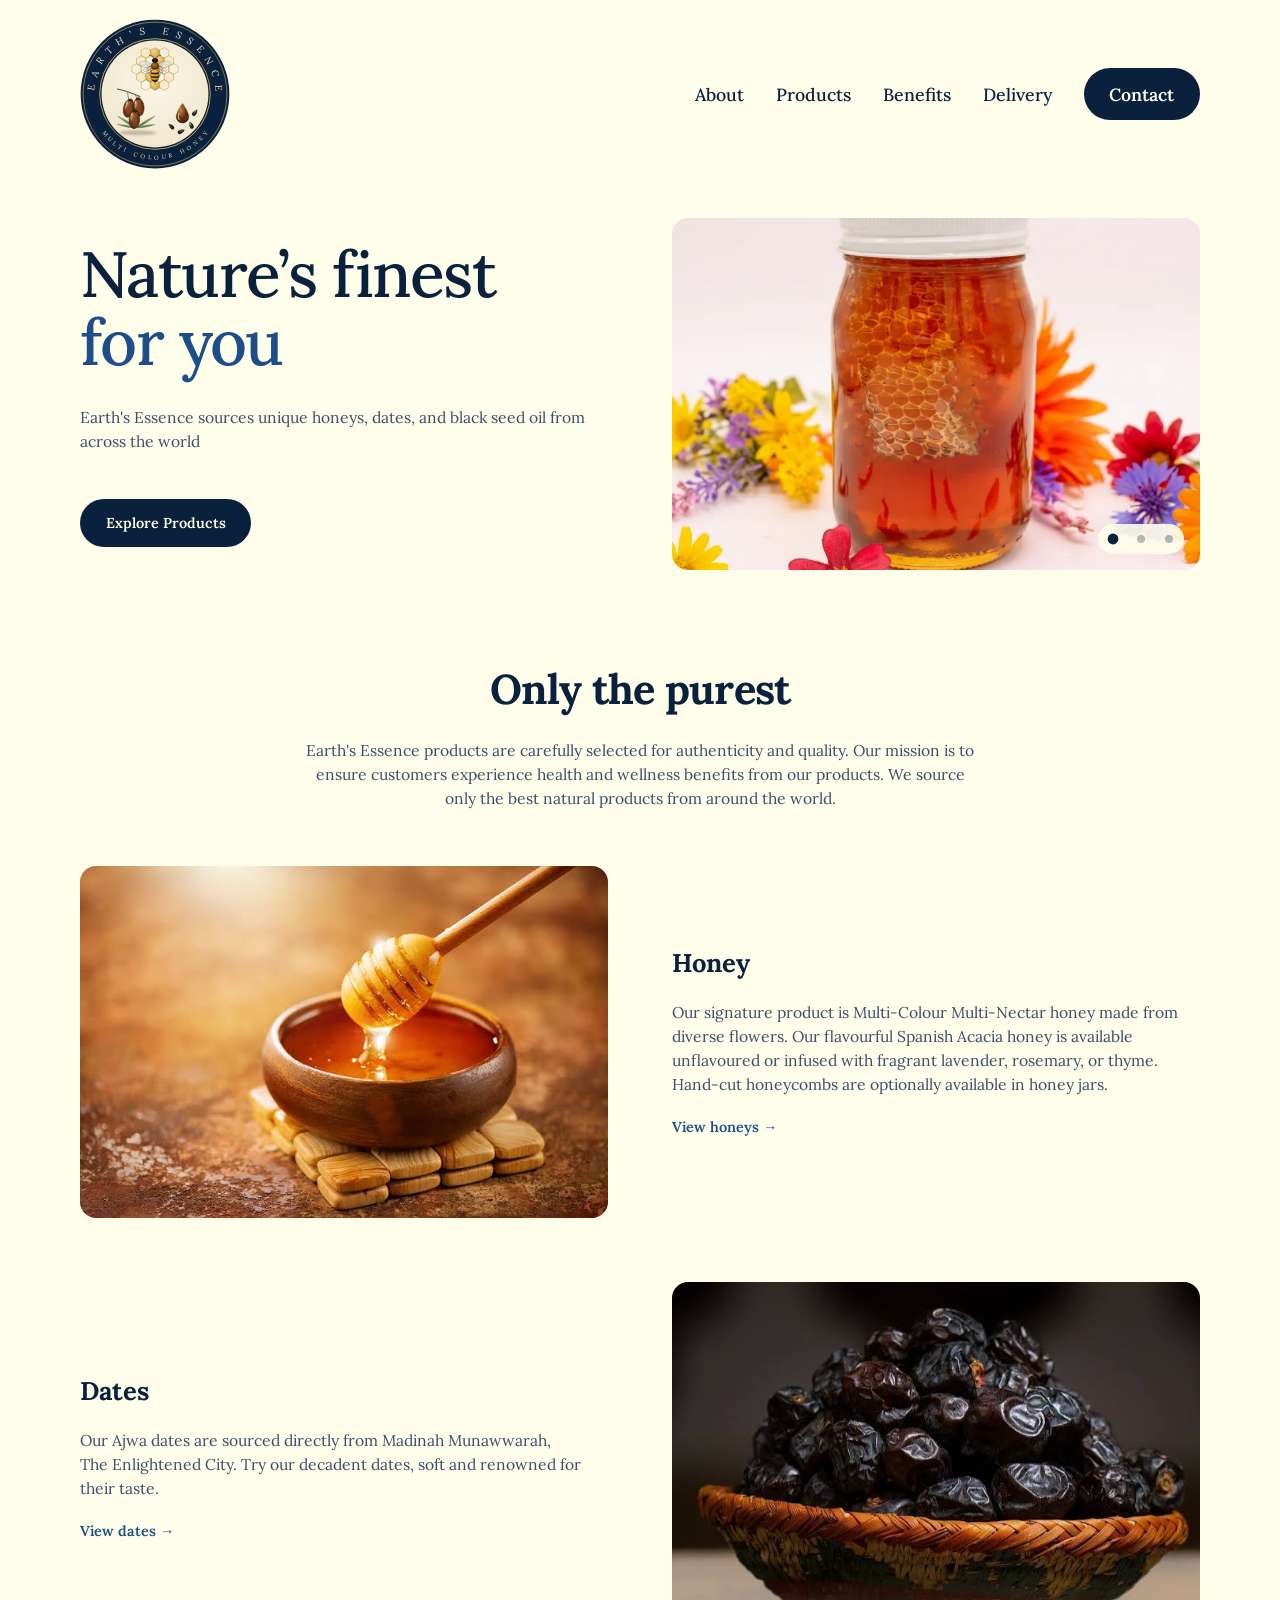
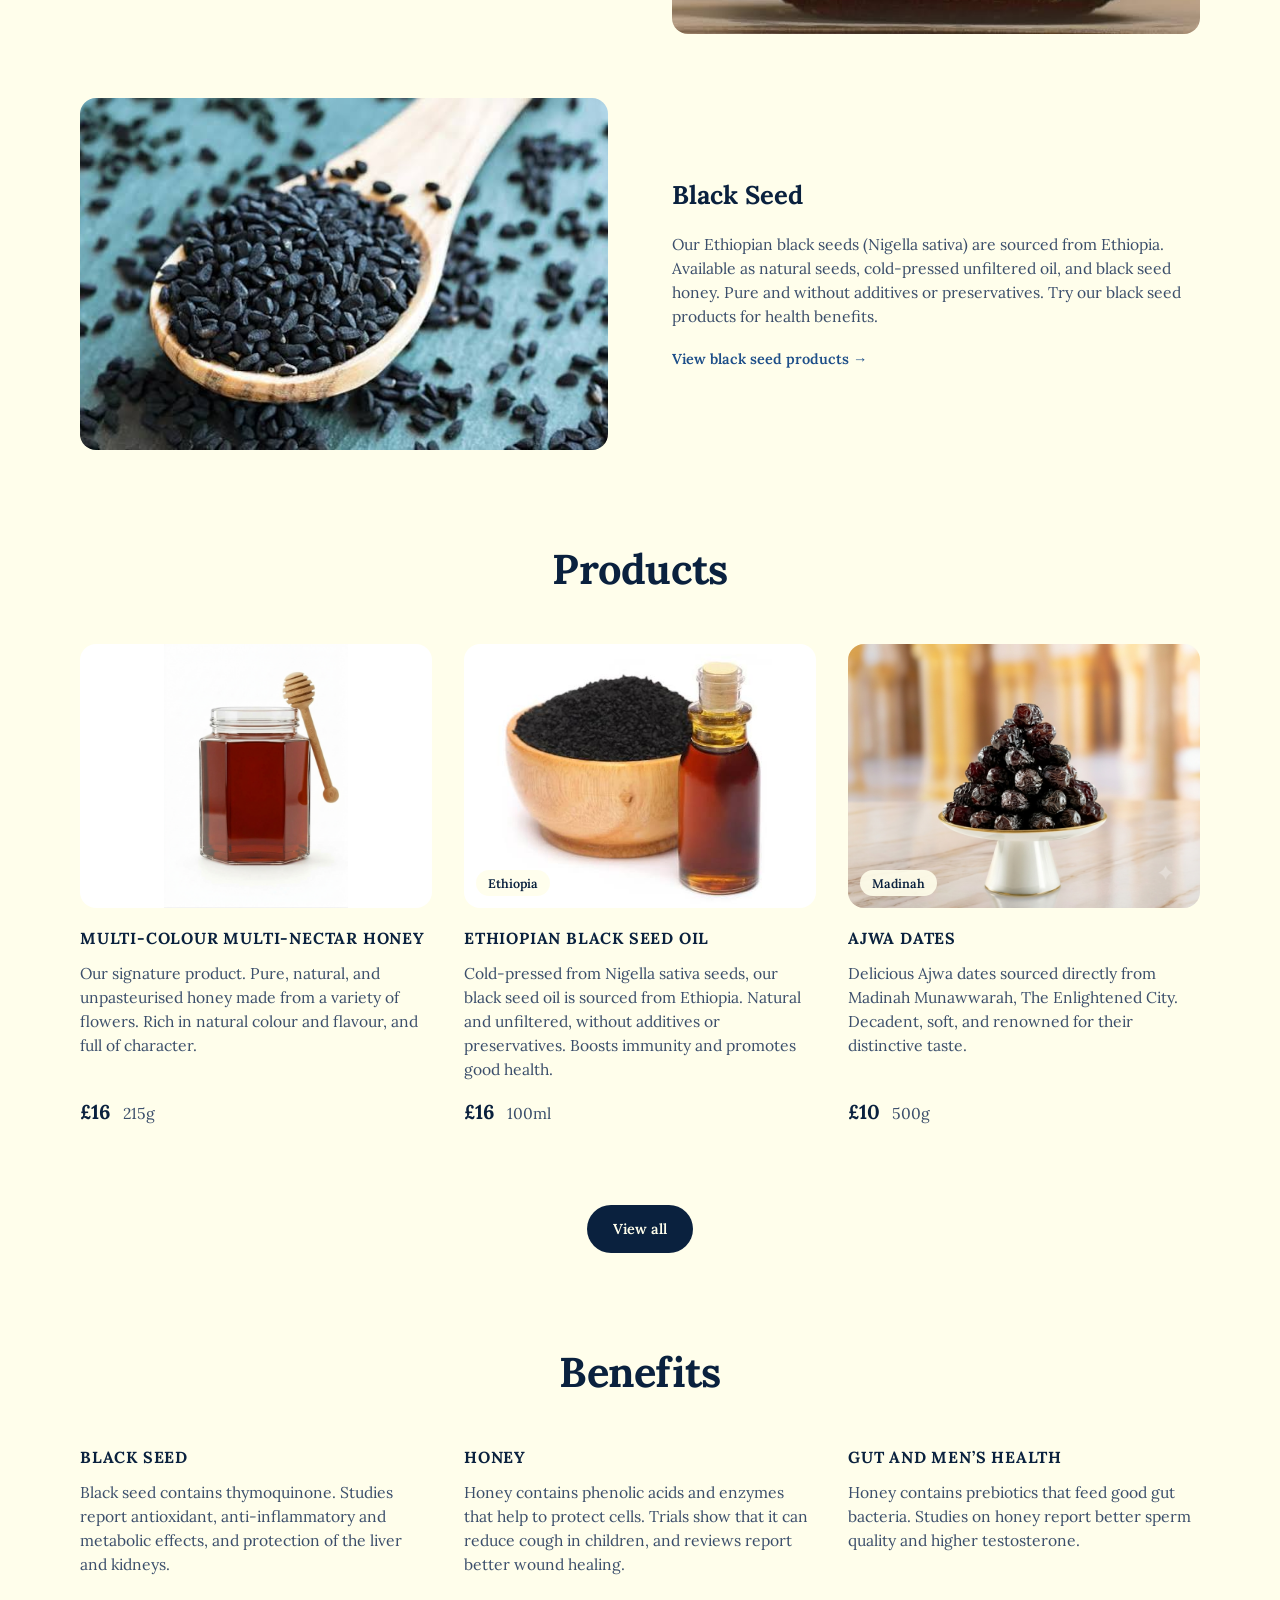
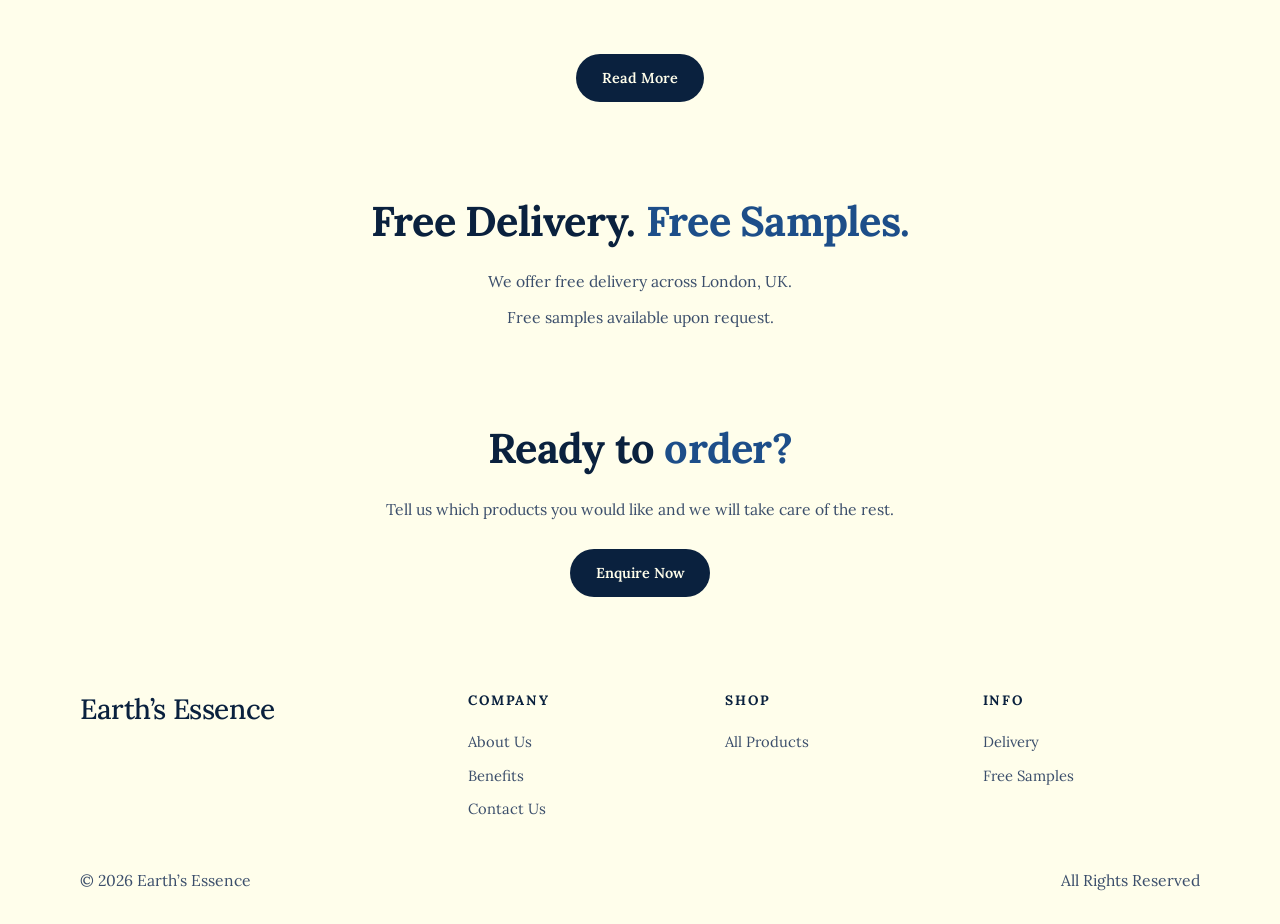
==== commit 44f2dff6: "web1 hero slideshow: flat (no shadows), remove slide labels Co-Authored-By: Claude Sonnet 5.5 <norep" ====
--- a/web1/index.html
+++ b/web1/index.html
@@ -248,9 +248,9 @@
   <section class="hero">
     <div class="container hero-grid">
       <div class="hero-image slideshow" role="group" aria-roledescription="carousel" aria-label="Featured products">
-        <figure class="slide is-active"><img src="assets/hero-honey.webp" alt="A jar of honey with honeycomb, surrounded by wildflowers" width="900" height="672" fetchpriority="high"><figcaption>Honey</figcaption></figure>
-        <figure class="slide"><img src="assets/hero-dates.webp" alt="Ajwa dates piled on a white and gold pedestal" width="900" height="672" loading="lazy"><figcaption>Ajwa dates</figcaption></figure>
-        <figure class="slide slide-fit"><img src="assets/hero-seeds.webp" alt="A hessian sack and wooden scoop of black seeds" width="900" height="672" loading="lazy"><figcaption>Black seed</figcaption></figure>
+        <figure class="slide is-active"><img src="assets/hero-honey.webp" alt="A jar of honey with honeycomb, surrounded by wildflowers" width="900" height="672" fetchpriority="high"></figure>
+        <figure class="slide"><img src="assets/hero-dates.webp" alt="Ajwa dates piled on a white and gold pedestal" width="900" height="672" loading="lazy"></figure>
+        <figure class="slide slide-fit"><img src="assets/hero-seeds.webp" alt="A hessian sack and wooden scoop of black seeds" width="900" height="672" loading="lazy"></figure>
         <div class="slide-dots">
           <button type="button" aria-label="Show honey" aria-current="true"></button>
           <button type="button" aria-label="Show Ajwa dates"></button>
--- a/web1/styles.css
+++ b/web1/styles.css
@@ -104,7 +104,7 @@
 .hero-image{order:2;aspect-ratio:3/2;width:100%;border-radius:1rem;background:transparent;display:flex;align-items:center;justify-content:center;overflow:hidden}
 .hero-image span{color:var(--muted);font-size:.9rem}
 /* hero slideshow: crossfade with a slow push-in, dots and captions */
-.hero-image.slideshow{position:relative;display:block;background:var(--bg);box-shadow:0 30px 60px -34px rgba(10,33,62,.45)}
+.hero-image.slideshow{position:relative;display:block;background:var(--bg)}
 .slideshow .slide{position:absolute;inset:0;margin:0;opacity:0;transition:opacity var(--dur-slow) var(--ease-out)}
 .slideshow .slide.is-active{opacity:1;z-index:1}
 .slideshow .slide img{transform:scale(1)}
@@ -112,9 +112,7 @@
 /* the black seed photo is recoloured to the page cream, so it can show in full */
 .slideshow .slide-fit img{object-fit:contain}
 @keyframes slidePush{to{transform:scale(1.07)}}
-.slideshow figcaption{position:absolute;left:1rem;bottom:1rem;background:rgba(255,254,235,.9);color:var(--ink);font-size:.8rem;font-weight:600;line-height:1;padding:.5rem .9rem;border-radius:999px;box-shadow:0 0 0 1px rgba(10,33,62,.1);opacity:0;transform:translateY(6px);transition:opacity var(--dur-med) var(--ease-out),transform var(--dur-med) var(--spring)}
-.slideshow .slide.is-active figcaption{opacity:1;transform:none;transition-delay:.25s}
-.slide-dots{position:absolute;right:1rem;bottom:1rem;z-index:2;display:flex;gap:.25rem;background:rgba(255,254,235,.9);padding:.2rem;border-radius:999px;box-shadow:0 0 0 1px rgba(10,33,62,.1)}
+.slide-dots{position:absolute;right:1rem;bottom:1rem;z-index:2;display:flex;gap:.25rem;background:rgba(255,254,235,.9);padding:.2rem;border-radius:999px}
 .slide-dots button{width:1.5rem;height:1.5rem;border:0;background:none;padding:0;display:flex;align-items:center;justify-content:center;cursor:pointer;border-radius:50%}
 .slide-dots button::before{content:"";width:.5rem;height:.5rem;border-radius:50%;background:rgba(10,33,62,.3);transition:background var(--dur-fast),transform var(--dur-med) var(--spring)}
 .slide-dots button[aria-current="true"]::before{background:var(--navy);transform:scale(1.35)}
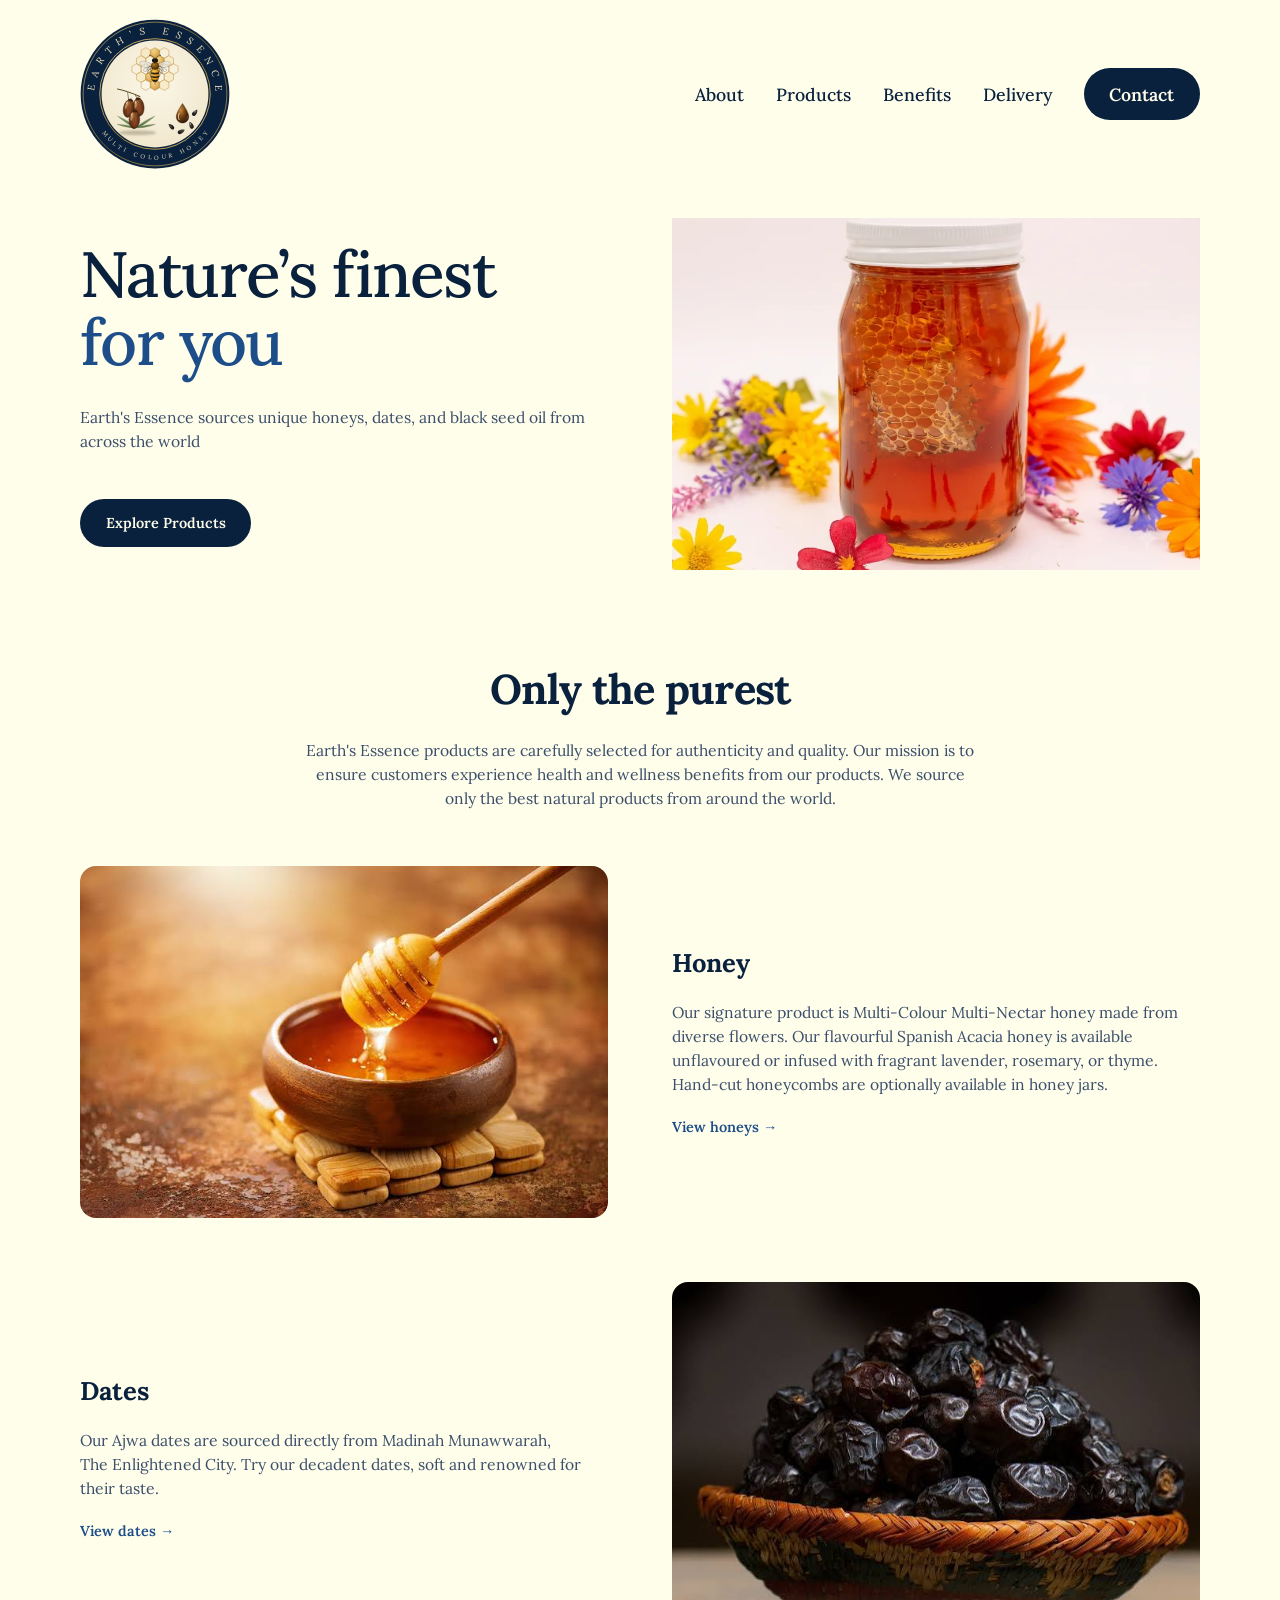
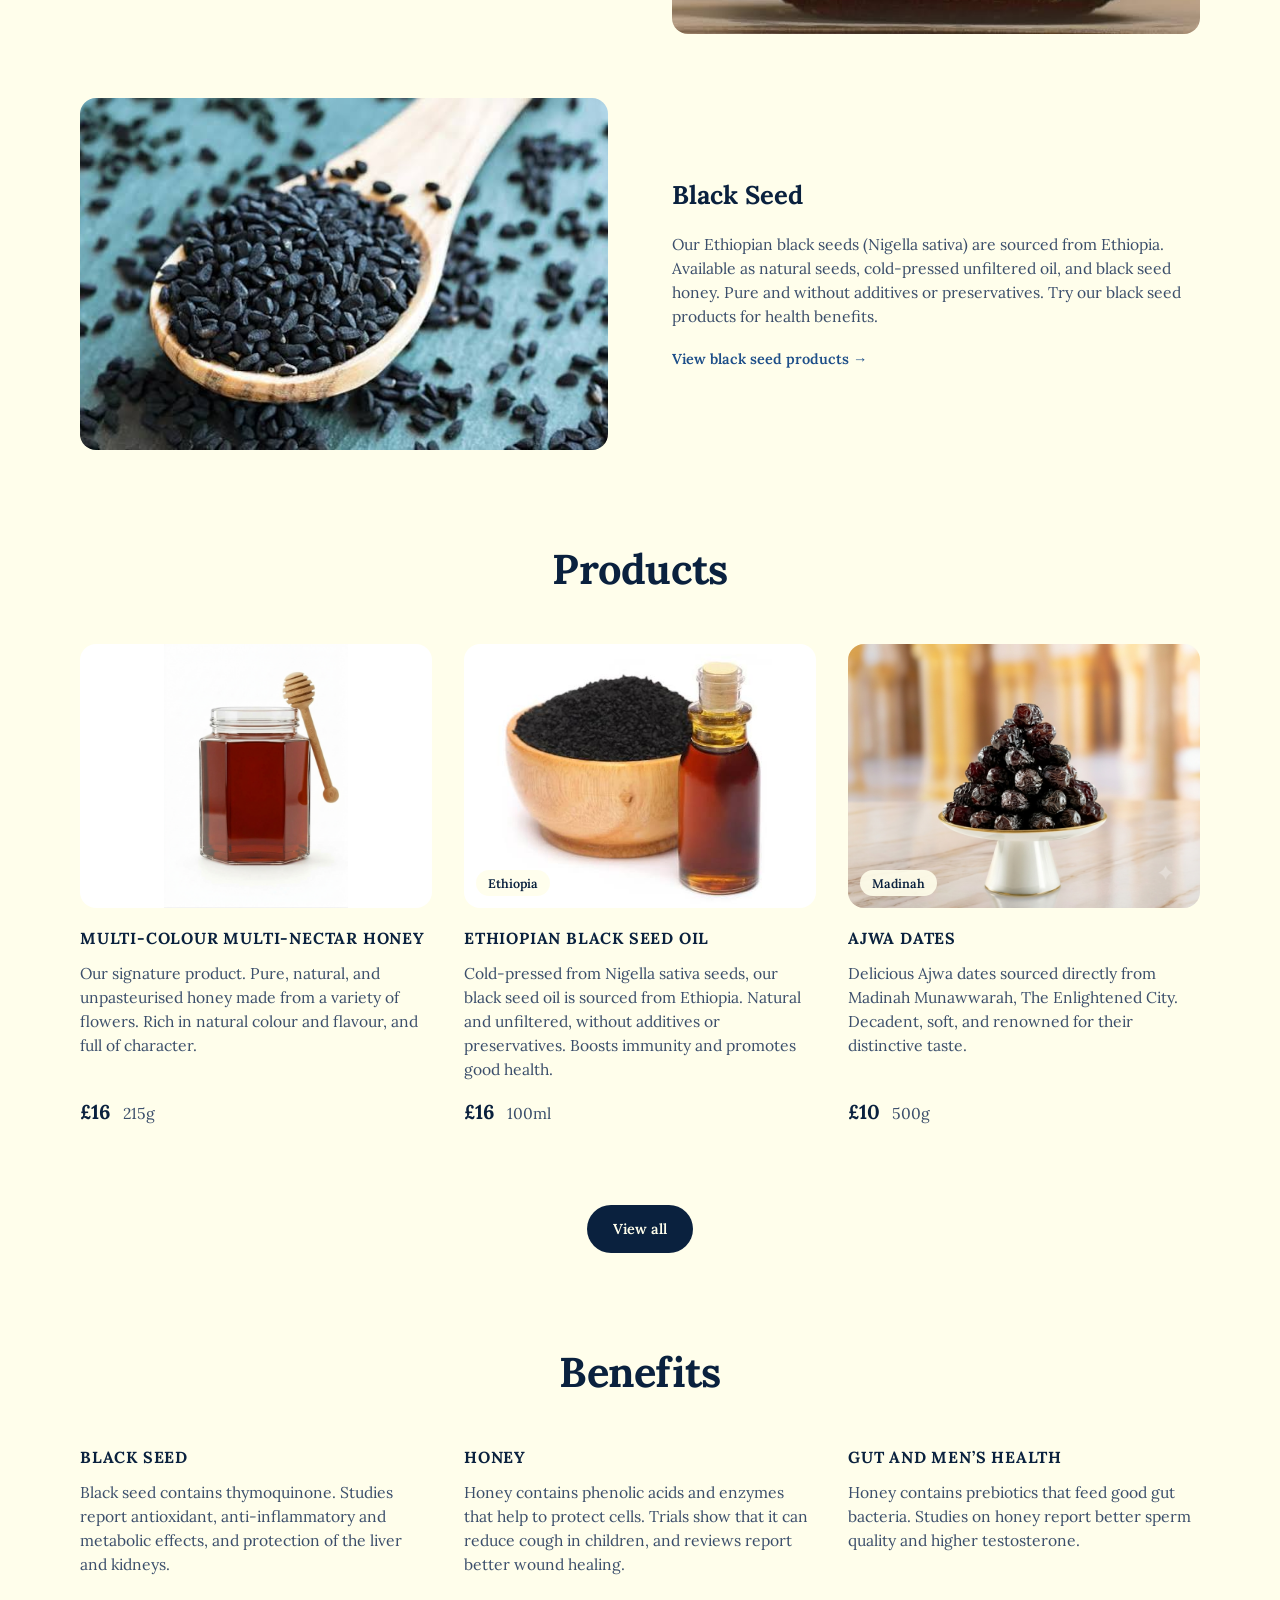
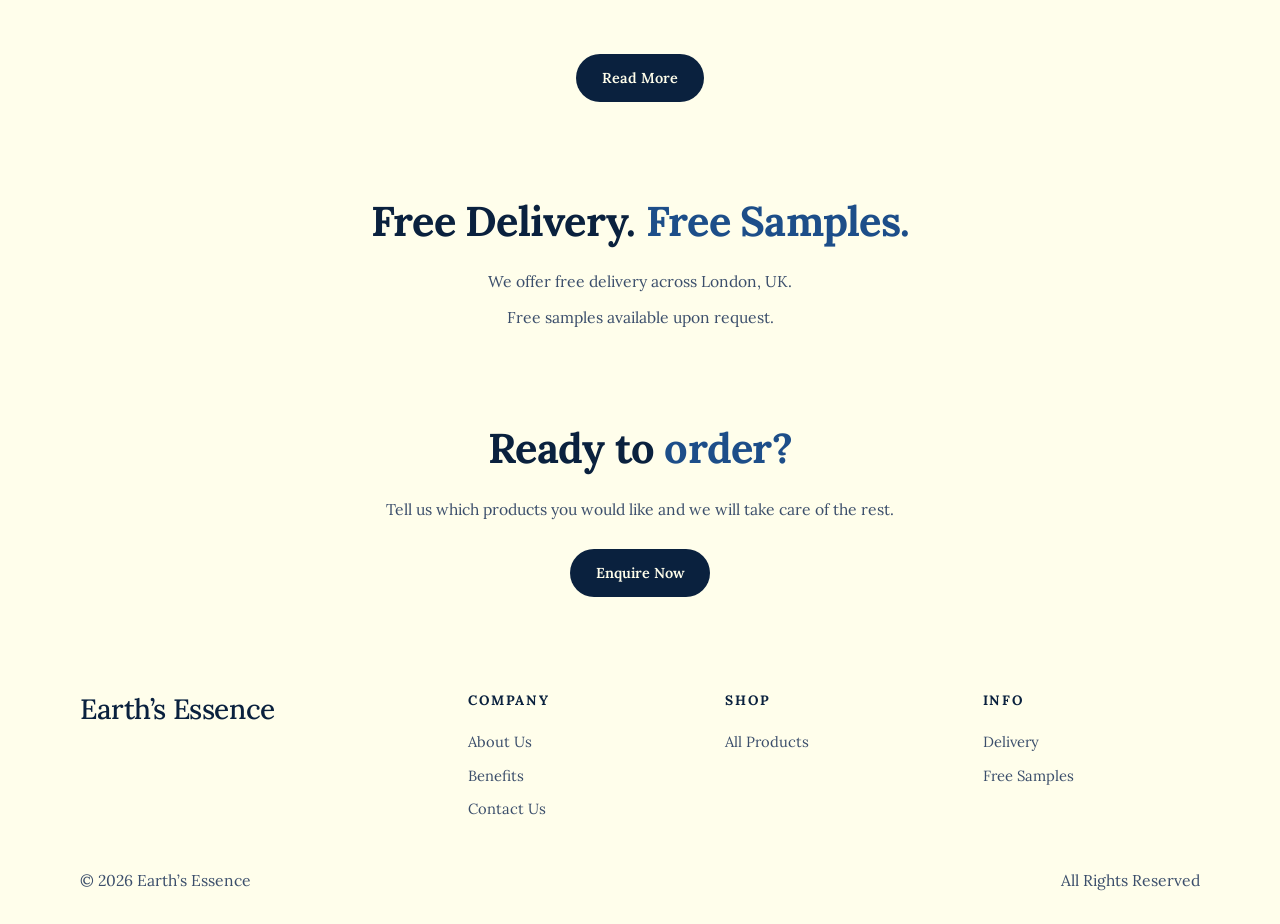
==== commit e3ef1410: "web1 hero slideshow: remove dots, zoom and rounded corners Co-Authored-By: Claude Sonnet 5.5 <norepl" ====
--- a/web1/index.html
+++ b/web1/index.html
@@ -251,11 +251,6 @@
         <figure class="slide is-active"><img src="assets/hero-honey.webp" alt="A jar of honey with honeycomb, surrounded by wildflowers" width="900" height="672" fetchpriority="high"></figure>
         <figure class="slide"><img src="assets/hero-dates.webp" alt="Ajwa dates piled on a white and gold pedestal" width="900" height="672" loading="lazy"></figure>
         <figure class="slide slide-fit"><img src="assets/hero-seeds.webp" alt="A hessian sack and wooden scoop of black seeds" width="900" height="672" loading="lazy"></figure>
-        <div class="slide-dots">
-          <button type="button" aria-label="Show honey" aria-current="true"></button>
-          <button type="button" aria-label="Show Ajwa dates"></button>
-          <button type="button" aria-label="Show black seed"></button>
-        </div>
       </div>
       <div class="hero-copy">
         <h1>Nature’s finest<br><em>for you</em></h1>
--- a/web1/styles.css
+++ b/web1/styles.css
@@ -103,21 +103,13 @@
 .hero-grid{display:grid;grid-template-columns:minmax(0,1fr) minmax(0,1fr);gap:4rem;align-items:center}
 .hero-image{order:2;aspect-ratio:3/2;width:100%;border-radius:1rem;background:transparent;display:flex;align-items:center;justify-content:center;overflow:hidden}
 .hero-image span{color:var(--muted);font-size:.9rem}
-/* hero slideshow: crossfade with a slow push-in, dots and captions */
-.hero-image.slideshow{position:relative;display:block;background:var(--bg)}
+/* hero slideshow: flat crossfade */
+.hero-image.slideshow{position:relative;display:block;background:var(--bg);border-radius:0}
 .slideshow .slide{position:absolute;inset:0;margin:0;opacity:0;transition:opacity var(--dur-slow) var(--ease-out)}
 .slideshow .slide.is-active{opacity:1;z-index:1}
-.slideshow .slide img{transform:scale(1)}
-.slideshow .slide.is-active img{animation:slidePush 7s linear forwards}
 /* the black seed photo is recoloured to the page cream, so it can show in full */
 .slideshow .slide-fit img{object-fit:contain}
-@keyframes slidePush{to{transform:scale(1.07)}}
-.slide-dots{position:absolute;right:1rem;bottom:1rem;z-index:2;display:flex;gap:.25rem;background:rgba(255,254,235,.9);padding:.2rem;border-radius:999px}
-.slide-dots button{width:1.5rem;height:1.5rem;border:0;background:none;padding:0;display:flex;align-items:center;justify-content:center;cursor:pointer;border-radius:50%}
-.slide-dots button::before{content:"";width:.5rem;height:.5rem;border-radius:50%;background:rgba(10,33,62,.3);transition:background var(--dur-fast),transform var(--dur-med) var(--spring)}
-.slide-dots button[aria-current="true"]::before{background:var(--navy);transform:scale(1.35)}
-@media (hover:hover){.slide-dots button:hover::before{background:var(--navy)}}
-.hero-image img{width:100%;height:100%;object-fit:cover;display:block}
+@media (hover:hover){.hero-image img{width:100%;height:100%;object-fit:cover;display:block}
 .hero h1{font-weight:500}
 .hero-copy{text-align:left}
 .hero-copy .lead{margin:0 0 2rem;max-width:520px}
@@ -343,7 +335,6 @@
 
 /* reduced motion: no slides, springs or scale; short cross-fades keep the feedback */
 @media (prefers-reduced-motion:reduce){
-  .slideshow .slide.is-active img{animation:none}
   html{scroll-behavior:auto}
   *,*::before,*::after{transition-duration:.15s!important;transition-delay:0s!important;transition-timing-function:ease!important}
   .btn,.btn:active,.burger:active,.filters button:active,.card .more,.feature-copy a,.thumb-icon,.card:hover .thumb-icon,.reveal,.overlay nav a{transform:none!important}
